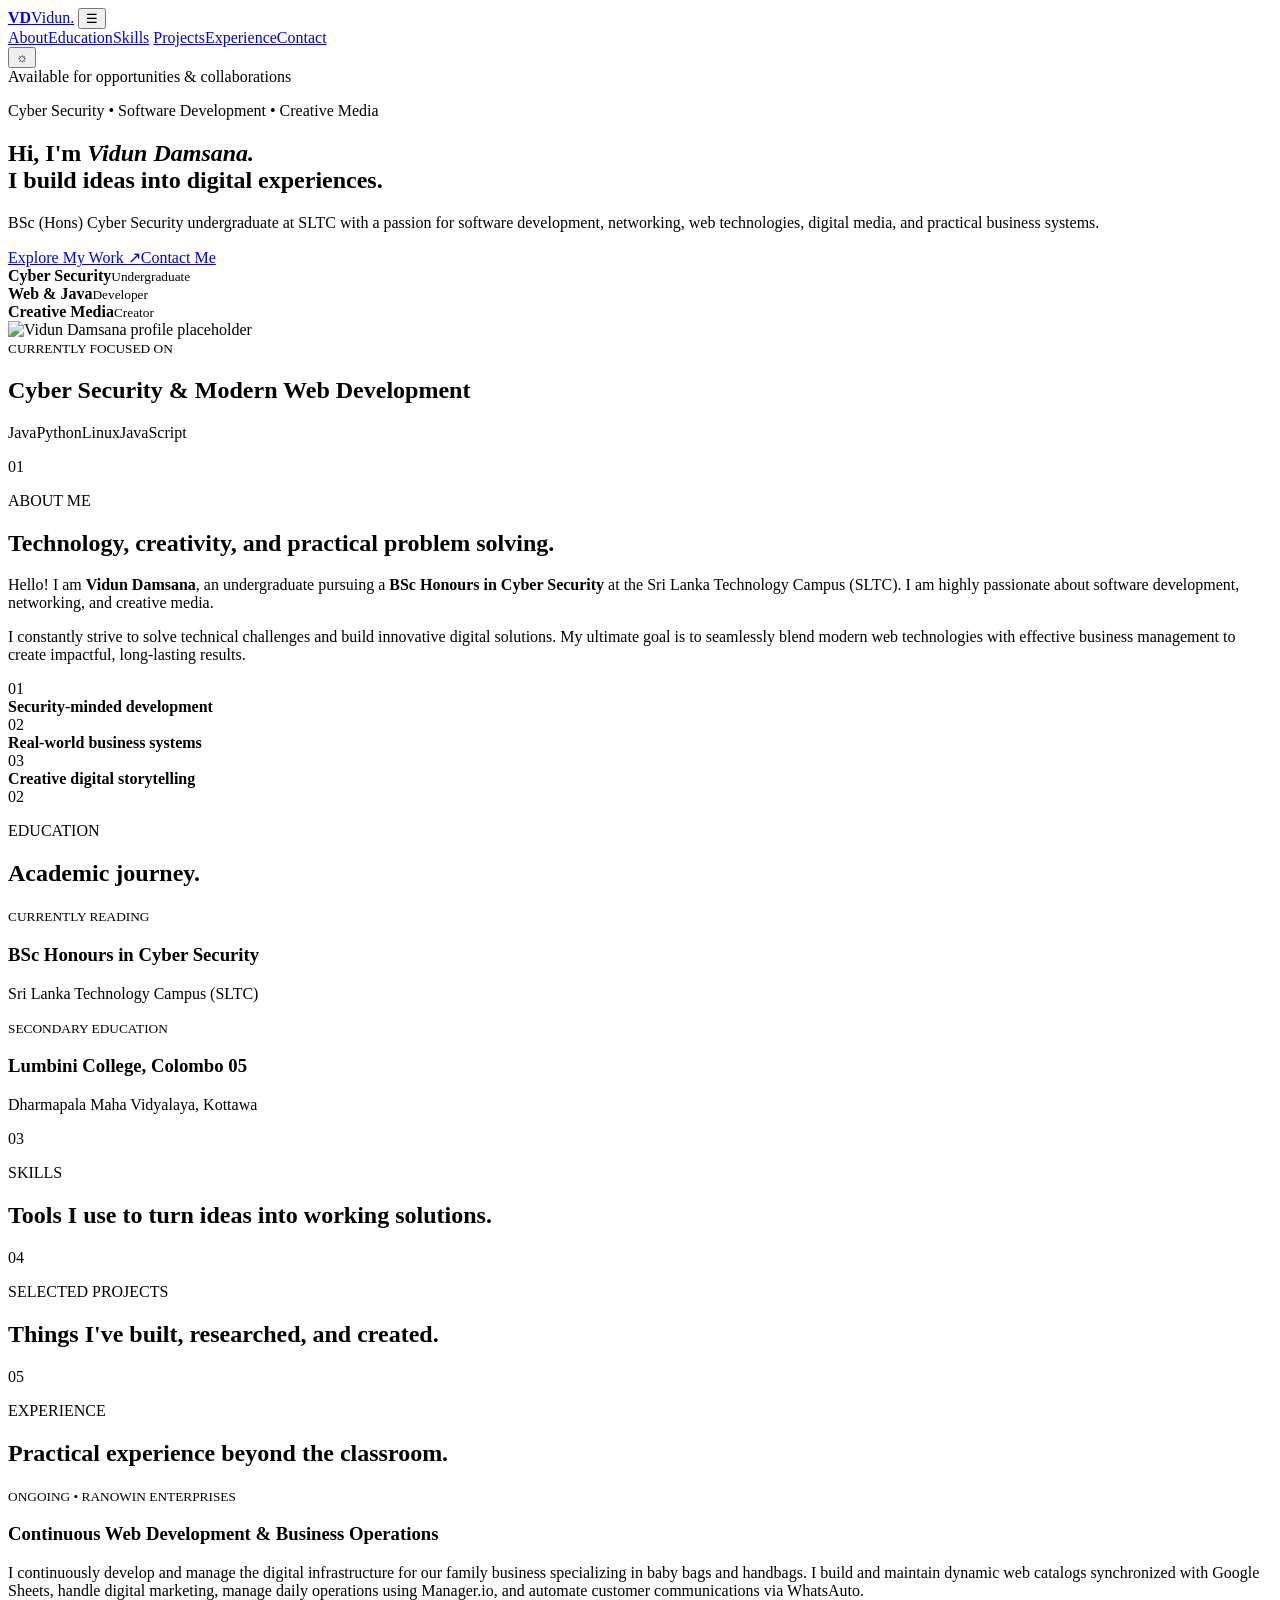
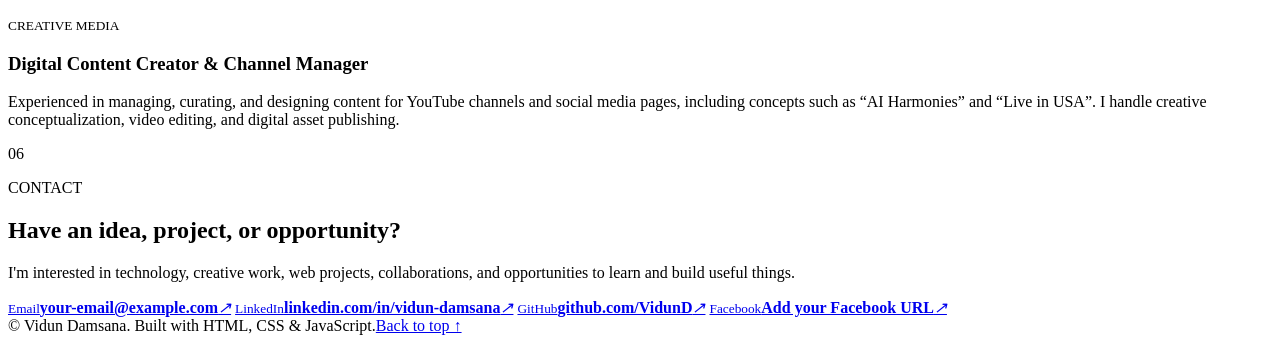
==== index.html @ 1d458293 "Add portfolio website" ====
<!DOCTYPE html>
<html lang="en">
<head>
  <meta charset="UTF-8">
  <meta name="viewport" content="width=device-width, initial-scale=1.0">
  <meta name="description" content="Vidun Damsana - Cyber Security undergraduate, developer and digital creator.">
  <meta name="theme-color" content="#07111f">
  <title>Vidun Damsana | Portfolio</title>
  <link rel="preconnect" href="https://fonts.googleapis.com">
  <link rel="preconnect" href="https://fonts.gstatic.com" crossorigin>
  <link href="https://fonts.googleapis.com/css2?family=Inter:wght@400;500;600;700;800&family=Space+Grotesk:wght@500;600;700&display=swap" rel="stylesheet">
  <link rel="stylesheet" href="styles.css">
</head>
<body>
<header>
  <nav class="container nav">
    <a class="brand" href="#home"><b>VD</b><span>Vidun.</span></a>
    <button id="menuBtn" class="icon-btn" aria-label="Menu">☰</button>
    <div id="navLinks" class="nav-links">
      <a href="#about">About</a><a href="#education">Education</a><a href="#skills">Skills</a>
      <a href="#projects">Projects</a><a href="#experience">Experience</a><a href="#contact">Contact</a>
    </div>
    <button id="themeBtn" class="icon-btn" aria-label="Theme">☼</button>
  </nav>
</header>

<main>
<section id="home" class="hero container">
  <div class="hero-copy reveal">
    <div class="pill"><span></span> Available for opportunities & collaborations</div>
    <p class="kicker">Cyber Security • Software Development • Creative Media</p>
    <h1>Hi, I'm <em>Vidun Damsana.</em><br>I build ideas into digital experiences.</h1>
    <p class="lead">BSc (Hons) Cyber Security undergraduate at SLTC with a passion for software development, networking, web technologies, digital media, and practical business systems.</p>
    <div class="actions"><a class="btn primary" href="#projects">Explore My Work ↗</a><a class="btn" href="#contact">Contact Me</a></div>
    <div class="stats"><div><b>Cyber Security</b><small>Undergraduate</small></div><div><b>Web & Java</b><small>Developer</small></div><div><b>Creative Media</b><small>Creator</small></div></div>
  </div>
  <div class="hero-card reveal">
    <div class="orbit"></div>
    <article class="profile glass">
      <img src="assets/profile-placeholder.svg" alt="Vidun Damsana profile placeholder">
      <div><small>CURRENTLY FOCUSED ON</small><h2>Cyber Security & Modern Web Development</h2><p class="tags"><span>Java</span><span>Python</span><span>Linux</span><span>JavaScript</span></p></div>
    </article>
  </div>
</section>

<section id="about" class="section container split">
  <div class="heading reveal"><span>01</span><p>ABOUT ME</p><h2>Technology, creativity, and practical problem solving.</h2></div>
  <div class="copy reveal">
    <p>Hello! I am <strong>Vidun Damsana</strong>, an undergraduate pursuing a <strong>BSc Honours in Cyber Security</strong> at the Sri Lanka Technology Campus (SLTC). I am highly passionate about software development, networking, and creative media.</p>
    <p>I constantly strive to solve technical challenges and build innovative digital solutions. My ultimate goal is to seamlessly blend modern web technologies with effective business management to create impactful, long-lasting results.</p>
    <div class="highlights"><div>01<br><b>Security-minded development</b></div><div>02<br><b>Real-world business systems</b></div><div>03<br><b>Creative digital storytelling</b></div></div>
  </div>
</section>

<section id="education" class="section container">
  <div class="heading reveal"><span>02</span><p>EDUCATION</p><h2>Academic journey.</h2></div>
  <div class="grid two">
    <article class="glass card reveal"><small>CURRENTLY READING</small><h3>BSc Honours in Cyber Security</h3><p>Sri Lanka Technology Campus (SLTC)</p></article>
    <article class="glass card reveal"><small>SECONDARY EDUCATION</small><h3>Lumbini College, Colombo 05</h3><p>Dharmapala Maha Vidyalaya, Kottawa</p></article>
  </div>
</section>

<section id="skills" class="section container">
  <div class="heading reveal"><span>03</span><p>SKILLS</p><h2>Tools I use to turn ideas into working solutions.</h2></div>
  <div id="skillsGrid" class="grid two"></div>
</section>

<section id="projects" class="section container">
  <div class="heading reveal"><span>04</span><p>SELECTED PROJECTS</p><h2>Things I've built, researched, and created.</h2></div>
  <div id="projectsGrid" class="grid two"></div>
</section>

<section id="experience" class="section container">
  <div class="heading reveal"><span>05</span><p>EXPERIENCE</p><h2>Practical experience beyond the classroom.</h2></div>
  <div class="experience">
    <article class="glass card reveal"><small>ONGOING • RANOWIN ENTERPRISES</small><h3>Continuous Web Development & Business Operations</h3><p>I continuously develop and manage the digital infrastructure for our family business specializing in baby bags and handbags. I build and maintain dynamic web catalogs synchronized with Google Sheets, handle digital marketing, manage daily operations using Manager.io, and automate customer communications via WhatsAuto.</p></article>
    <article class="glass card reveal"><small>CREATIVE MEDIA</small><h3>Digital Content Creator & Channel Manager</h3><p>Experienced in managing, curating, and designing content for YouTube channels and social media pages, including concepts such as “AI Harmonies” and “Live in USA”. I handle creative conceptualization, video editing, and digital asset publishing.</p></article>
  </div>
</section>

<section id="contact" class="section container">
  <div class="glass contact reveal">
    <div><span class="num">06</span><p class="kicker">CONTACT</p><h2>Have an idea, project, or opportunity?</h2><p class="lead">I'm interested in technology, creative work, web projects, collaborations, and opportunities to learn and build useful things.</p></div>
    <div class="links">
      <a href="mailto:your-email@example.com"><small>Email</small><b>your-email@example.com</b><i>↗</i></a>
      <a href="https://www.linkedin.com/in/vidun-damsana" target="_blank" rel="noreferrer"><small>LinkedIn</small><b>linkedin.com/in/vidun-damsana</b><i>↗</i></a>
      <a href="https://github.com/VidunD" target="_blank" rel="noreferrer"><small>GitHub</small><b>github.com/VidunD</b><i>↗</i></a>
      <a href="#" id="facebookLink"><small>Facebook</small><b>Add your Facebook URL</b><i>↗</i></a>
    </div>
  </div>
</section>
</main>

<footer><div class="container"><span>© <b id="year"></b> Vidun Damsana. Built with HTML, CSS & JavaScript.</span><a href="#home">Back to top ↑</a></div></footer>
<script src="script.js"></script>
</body>
</html>
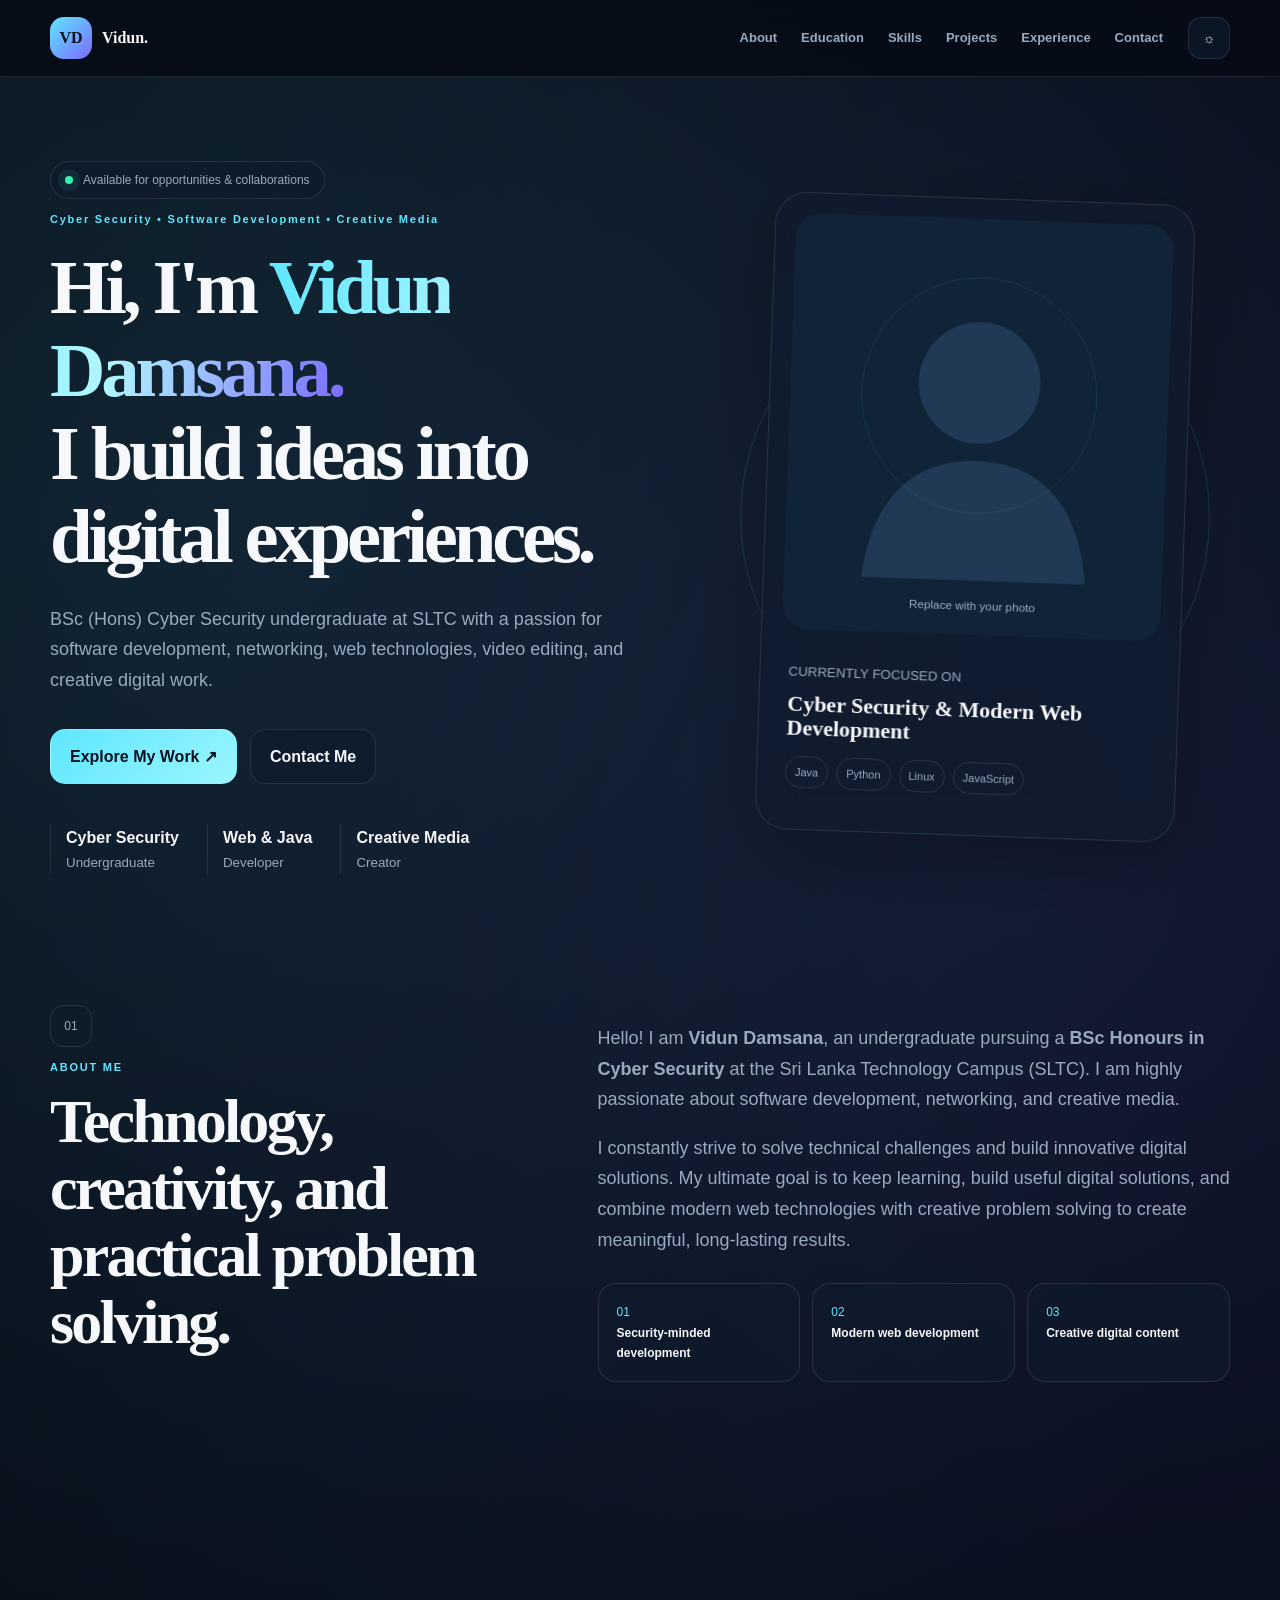
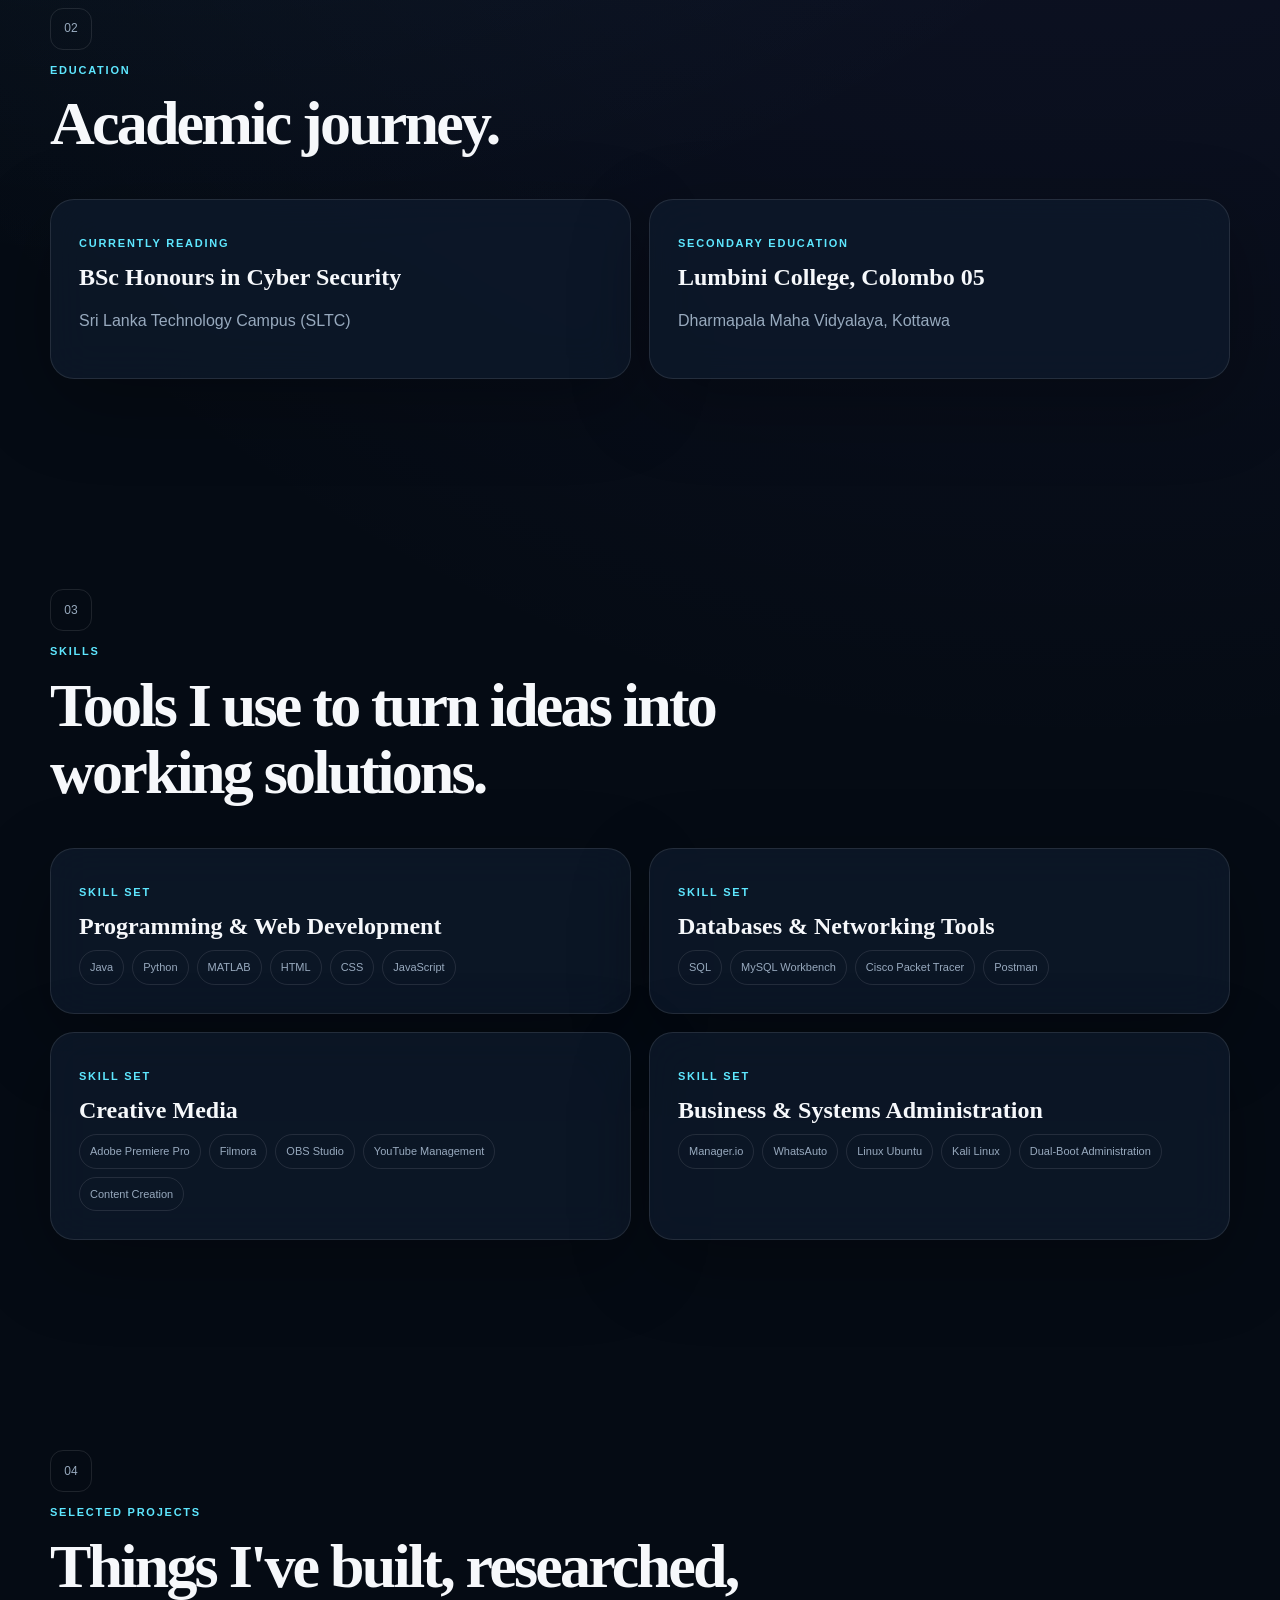
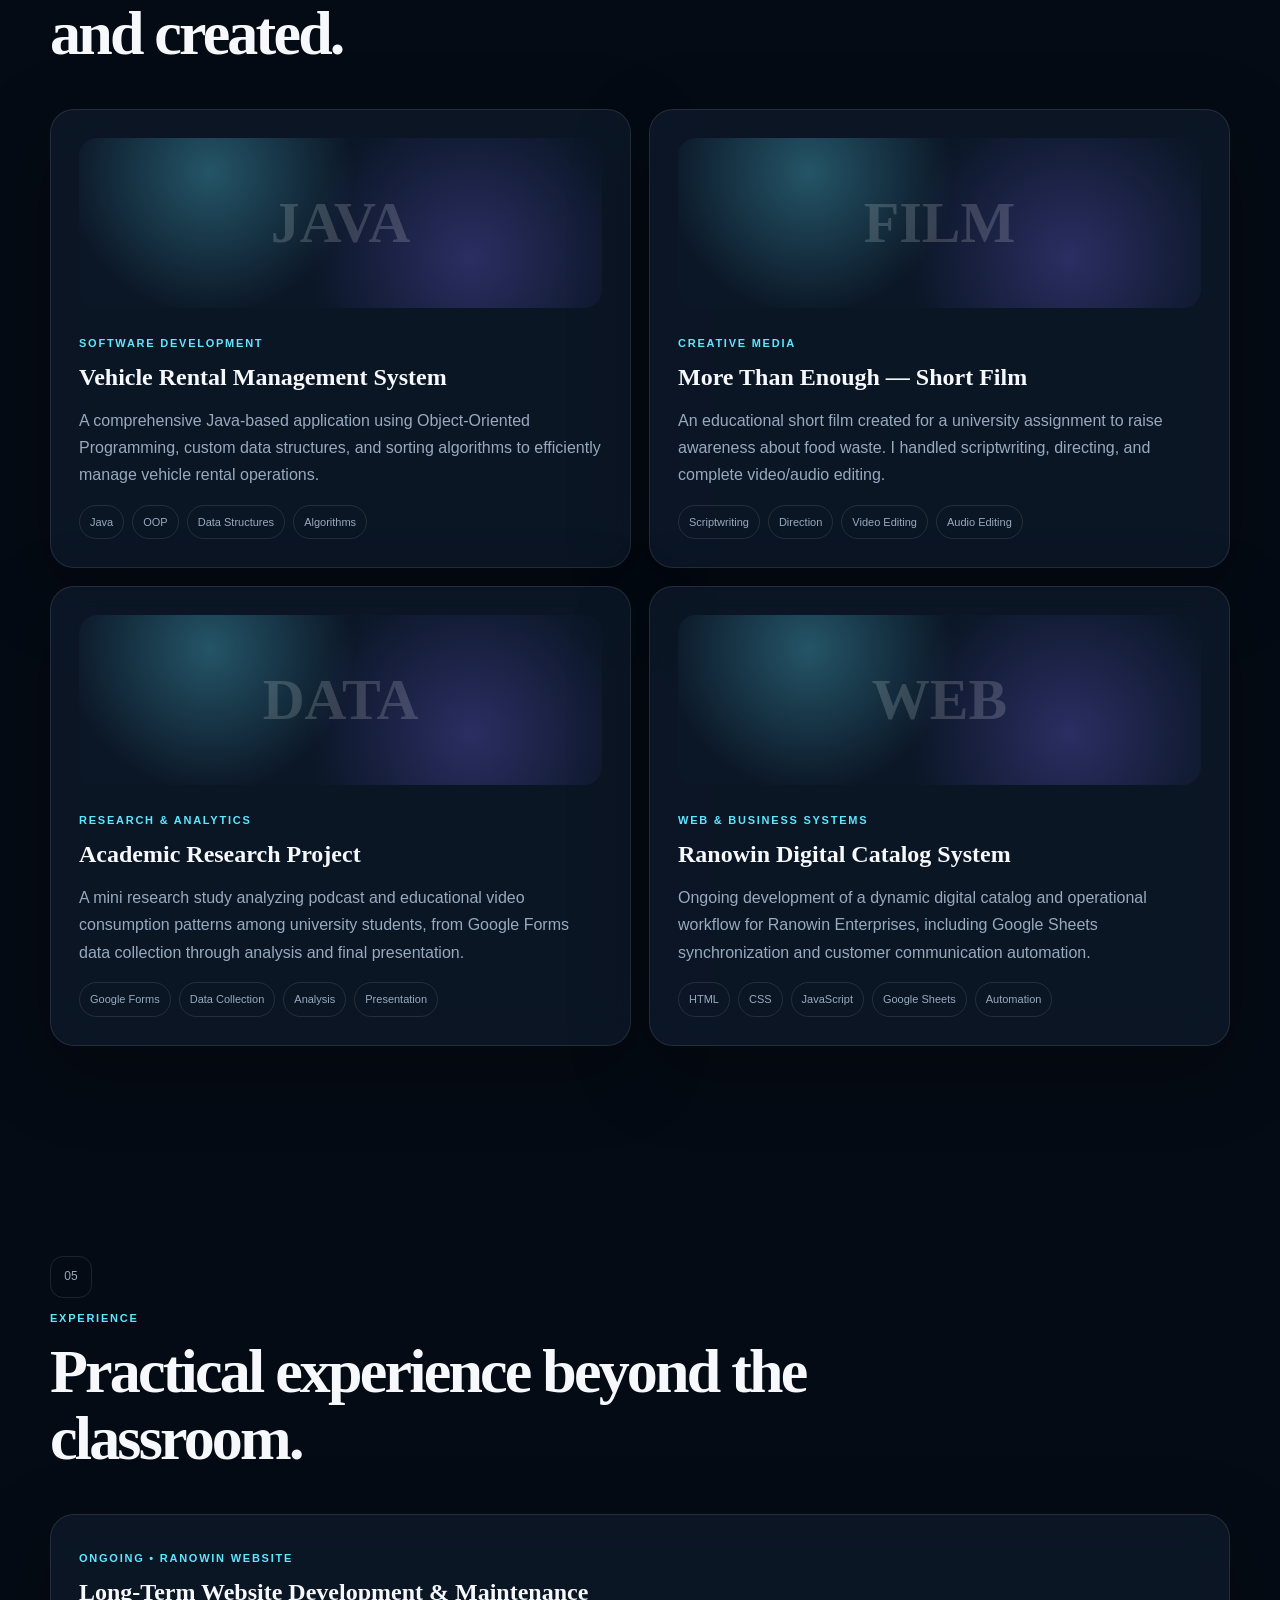
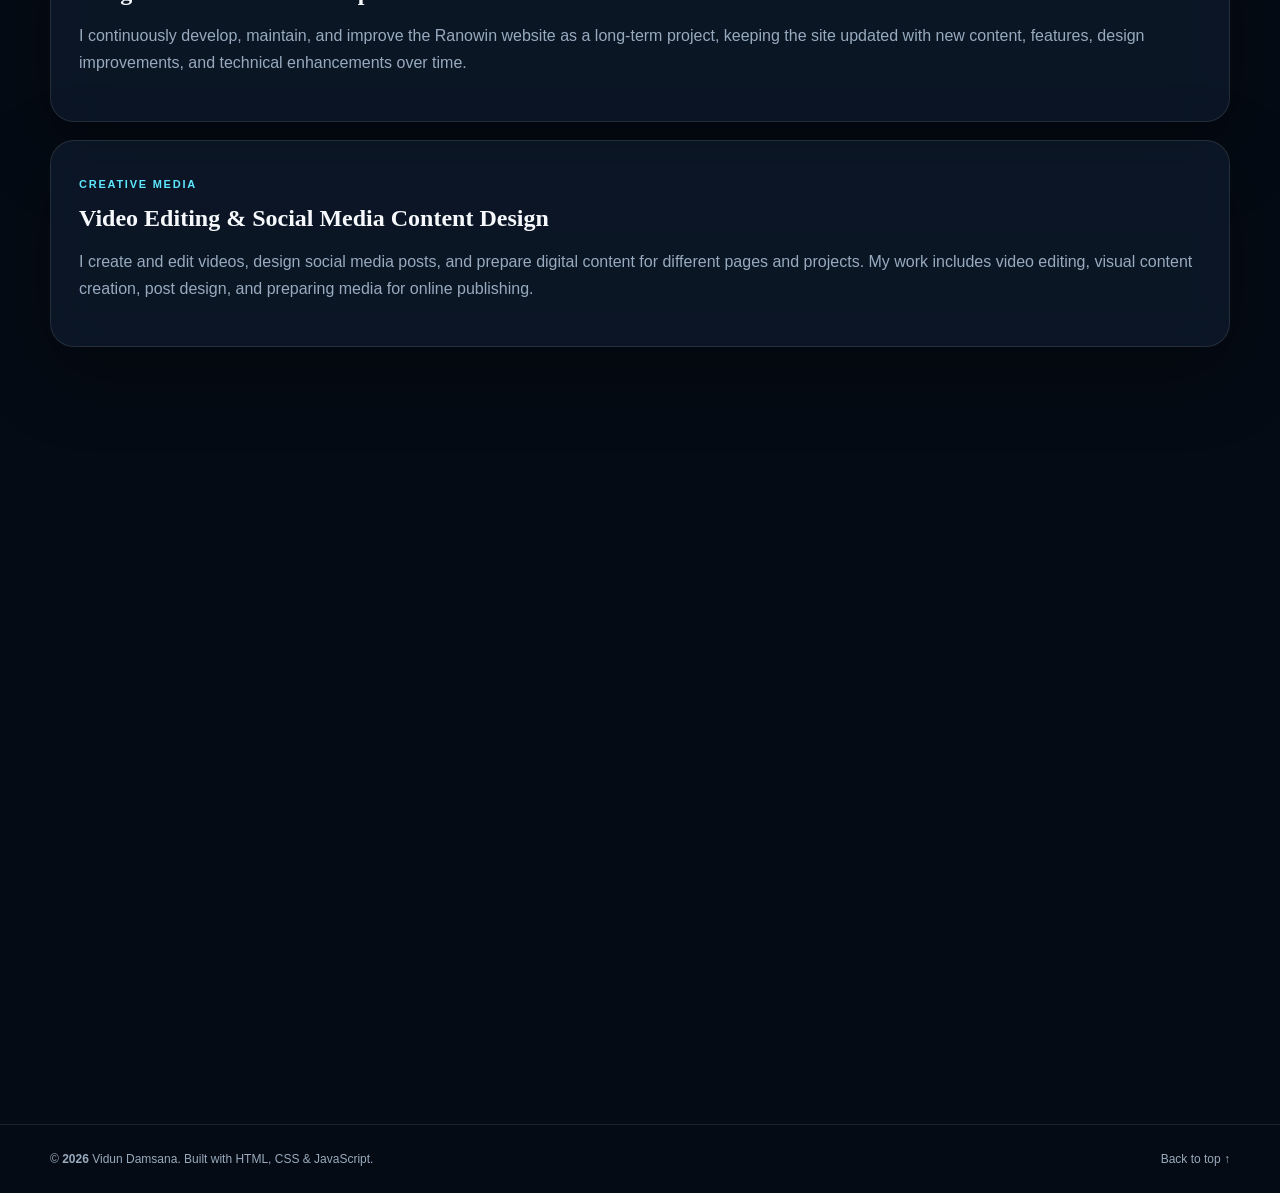
==== commit c3e35915: "Update portfolio experience and creative media details" ====
--- a/index.html
+++ b/index.html
@@ -30,7 +30,7 @@
     <div class="pill"><span></span> Available for opportunities & collaborations</div>
     <p class="kicker">Cyber Security • Software Development • Creative Media</p>
     <h1>Hi, I'm <em>Vidun Damsana.</em><br>I build ideas into digital experiences.</h1>
-    <p class="lead">BSc (Hons) Cyber Security undergraduate at SLTC with a passion for software development, networking, web technologies, digital media, and practical business systems.</p>
+    <p class="lead">BSc (Hons) Cyber Security undergraduate at SLTC with a passion for software development, networking, web technologies, video editing, and creative digital work.</p>
     <div class="actions"><a class="btn primary" href="#projects">Explore My Work ↗</a><a class="btn" href="#contact">Contact Me</a></div>
     <div class="stats"><div><b>Cyber Security</b><small>Undergraduate</small></div><div><b>Web & Java</b><small>Developer</small></div><div><b>Creative Media</b><small>Creator</small></div></div>
   </div>
@@ -47,8 +47,8 @@
   <div class="heading reveal"><span>01</span><p>ABOUT ME</p><h2>Technology, creativity, and practical problem solving.</h2></div>
   <div class="copy reveal">
     <p>Hello! I am <strong>Vidun Damsana</strong>, an undergraduate pursuing a <strong>BSc Honours in Cyber Security</strong> at the Sri Lanka Technology Campus (SLTC). I am highly passionate about software development, networking, and creative media.</p>
-    <p>I constantly strive to solve technical challenges and build innovative digital solutions. My ultimate goal is to seamlessly blend modern web technologies with effective business management to create impactful, long-lasting results.</p>
-    <div class="highlights"><div>01<br><b>Security-minded development</b></div><div>02<br><b>Real-world business systems</b></div><div>03<br><b>Creative digital storytelling</b></div></div>
+    <p>I constantly strive to solve technical challenges and build innovative digital solutions. My ultimate goal is to keep learning, build useful digital solutions, and combine modern web technologies with creative problem solving to create meaningful, long-lasting results.</p>
+    <div class="highlights"><div>01<br><b>Security-minded development</b></div><div>02<br><b>Modern web development</b></div><div>03<br><b>Creative digital content</b></div></div>
   </div>
 </section>
 
@@ -73,8 +73,8 @@
 <section id="experience" class="section container">
   <div class="heading reveal"><span>05</span><p>EXPERIENCE</p><h2>Practical experience beyond the classroom.</h2></div>
   <div class="experience">
-    <article class="glass card reveal"><small>ONGOING • RANOWIN ENTERPRISES</small><h3>Continuous Web Development & Business Operations</h3><p>I continuously develop and manage the digital infrastructure for our family business specializing in baby bags and handbags. I build and maintain dynamic web catalogs synchronized with Google Sheets, handle digital marketing, manage daily operations using Manager.io, and automate customer communications via WhatsAuto.</p></article>
-    <article class="glass card reveal"><small>CREATIVE MEDIA</small><h3>Digital Content Creator & Channel Manager</h3><p>Experienced in managing, curating, and designing content for YouTube channels and social media pages, including concepts such as “AI Harmonies” and “Live in USA”. I handle creative conceptualization, video editing, and digital asset publishing.</p></article>
+    <article class="glass card reveal"><small>ONGOING • RANOWIN WEBSITE</small><h3>Long-Term Website Development & Maintenance</h3><p>I continuously develop, maintain, and improve the Ranowin website as a long-term project, keeping the site updated with new content, features, design improvements, and technical enhancements over time.</p></article>
+    <article class="glass card reveal"><small>CREATIVE MEDIA</small><h3>Video Editing & Social Media Content Design</h3><p>I create and edit videos, design social media posts, and prepare digital content for different pages and projects. My work includes video editing, visual content creation, post design, and preparing media for online publishing.</p></article>
   </div>
 </section>
 
--- a/styles.css
+++ b/styles.css
@@ -0,0 +1 @@
+:root{--bg:#050b14;--surface:rgba(15,27,45,.72);--text:#f6f8fb;--muted:#98aabe;--line:rgba(255,255,255,.1);--cyan:#5ee7ff;--purple:#7c6cff;--green:#35f2b2;--max:1180px}body.light{--bg:#f4f7fb;--surface:rgba(255,255,255,.82);--text:#0d1726;--muted:#607084;--line:rgba(13,23,38,.12)}*{box-sizing:border-box}html{scroll-behavior:smooth}body{margin:0;background:radial-gradient(circle at 15% 8%,rgba(94,231,255,.1),transparent 25%),radial-gradient(circle at 85% 15%,rgba(124,108,255,.1),transparent 28%),var(--bg);color:var(--text);font-family:Inter,sans-serif;line-height:1.7;transition:.3s;overflow-x:hidden}a{color:inherit;text-decoration:none}.container{width:min(calc(100% - 40px),var(--max));margin:auto}.glass{background:var(--surface);border:1px solid var(--line);backdrop-filter:blur(20px);box-shadow:0 24px 80px rgba(0,0,0,.28)}header{position:fixed;inset:0 0 auto;z-index:20;background:color-mix(in srgb,var(--bg) 80%,transparent);backdrop-filter:blur(16px);border-bottom:1px solid var(--line)}.nav{height:76px;display:flex;align-items:center;gap:25px}.brand{display:flex;align-items:center;gap:10px;margin-right:auto;font-family:"Space Grotesk";font-weight:700}.brand b{display:grid;place-items:center;width:42px;height:42px;border-radius:14px;background:linear-gradient(135deg,var(--cyan),var(--purple));color:#07111f}.nav-links{display:flex;gap:24px}.nav-links a{font-size:13px;color:var(--muted);font-weight:600}.nav-links a:hover{color:var(--text)}.icon-btn{width:42px;height:42px;border-radius:13px;border:1px solid var(--line);background:var(--surface);color:var(--text);cursor:pointer}#menuBtn{display:none}.hero{min-height:100vh;padding-top:135px;display:grid;grid-template-columns:1.08fr .92fr;gap:70px;align-items:center}.pill{display:inline-flex;align-items:center;gap:10px;border:1px solid var(--line);background:var(--surface);border-radius:999px;padding:8px 14px;color:var(--muted);font-size:12px}.pill span{width:8px;height:8px;border-radius:50%;background:var(--green);box-shadow:0 0 0 7px rgba(53,242,178,.08)}.kicker,.heading p,.card small{font-size:11px;letter-spacing:.16em;font-weight:800;color:var(--cyan)}h1,h2,h3{font-family:"Space Grotesk";line-height:1.08;margin-top:0}.hero h1{font-size:clamp(48px,6vw,82px);letter-spacing:-.055em;margin:18px 0 25px}.hero h1 em{font-style:normal;background:linear-gradient(100deg,var(--cyan),#b1f7ff,var(--purple));-webkit-background-clip:text;color:transparent}.lead,.copy p,.card p{color:var(--muted)}.hero .lead{font-size:18px;max-width:720px}.actions{display:flex;gap:13px;flex-wrap:wrap;margin:34px 0 40px}.btn{padding:13px 19px;border:1px solid var(--line);border-radius:15px;background:var(--surface);font-weight:700;transition:.2s}.btn:hover{transform:translateY(-3px)}.primary{background:linear-gradient(135deg,var(--cyan),#9af5ff);color:#06111d}.stats{display:flex;gap:28px;flex-wrap:wrap}.stats div{border-left:1px solid var(--line);padding-left:15px}.stats b,.stats small{display:block}.stats small{color:var(--muted)}.hero-card{position:relative;min-height:520px;display:grid;place-items:center}.orbit{position:absolute;width:470px;height:470px;border:1px solid rgba(94,231,255,.14);border-radius:50%;animation:spin 18s linear infinite}.profile{z-index:2;width:min(100%,420px);padding:20px;border-radius:32px;transform:rotate(2deg)}.profile img{width:100%;aspect-ratio:4/4.4;object-fit:cover;border-radius:23px}.profile>div{padding:20px 8px 5px}.profile small{color:var(--muted)}.profile h2{font-size:22px;margin:8px 0 15px}.tags{display:flex;gap:8px;flex-wrap:wrap}.tags span{border:1px solid var(--line);border-radius:999px;padding:6px 9px;color:var(--muted);font-size:11px}.section{padding:105px 0}.split{display:grid;grid-template-columns:.85fr 1.15fr;gap:80px}.heading{max-width:780px;margin-bottom:42px}.heading>span,.num{display:grid;place-items:center;width:42px;height:42px;border:1px solid var(--line);border-radius:13px;color:var(--muted);font-size:12px}.heading h2,.contact h2{font-size:clamp(38px,5vw,62px);letter-spacing:-.045em;margin-bottom:0}.copy p{font-size:18px}.highlights{display:grid;grid-template-columns:repeat(3,1fr);gap:12px;margin-top:28px}.highlights div{padding:18px;border:1px solid var(--line);border-radius:18px;background:var(--surface);font-size:12px;color:var(--cyan)}.highlights b{color:var(--text)}.grid{display:grid;gap:18px}.two{grid-template-columns:repeat(2,1fr)}.card{padding:28px;border-radius:24px;transition:.25s}.card:hover{transform:translateY(-5px);border-color:rgba(94,231,255,.3)}.card h3{font-size:24px;margin:10px 0}.skill-items,.project-tags{display:flex;gap:8px;flex-wrap:wrap}.skill-items span,.project-tags span{font-size:11px;padding:7px 10px;border:1px solid var(--line);border-radius:999px;color:var(--muted)}.project-mark{height:170px;border-radius:18px;display:grid;place-items:center;margin-bottom:20px;background:radial-gradient(circle at 25% 20%,rgba(94,231,255,.3),transparent 35%),radial-gradient(circle at 75% 70%,rgba(124,108,255,.28),transparent 40%),#0b1626;font-family:"Space Grotesk";font-size:58px;font-weight:700;color:rgba(255,255,255,.17)}.experience{display:grid;gap:18px}.contact{border-radius:32px;padding:45px;display:grid;grid-template-columns:.9fr 1.1fr;gap:60px}.links{display:grid;gap:10px;align-content:center}.links a{display:grid;grid-template-columns:80px 1fr auto;gap:15px;align-items:center;border:1px solid var(--line);border-radius:15px;padding:14px 16px}.links small{color:var(--muted)}.links i{color:var(--cyan)}footer{border-top:1px solid var(--line);padding:24px 0;color:var(--muted);font-size:12px}footer .container{display:flex;justify-content:space-between;gap:20px}.reveal{opacity:0;transform:translateY(25px);transition:.75s}.reveal.visible{opacity:1;transform:none}@keyframes spin{to{transform:rotate(360deg)}}@media(max-width:900px){#menuBtn{display:block}.nav-links{position:fixed;top:86px;left:20px;right:20px;display:none;flex-direction:column;padding:20px;border:1px solid var(--line);border-radius:18px;background:var(--bg)}.nav-links.open{display:flex}.hero,.split,.contact{grid-template-columns:1fr}.hero{gap:20px}.hero-card{min-height:470px}.two{grid-template-columns:1fr}.highlights{grid-template-columns:1fr}.contact{gap:25px}}@media(max-width:620px){.container{width:min(calc(100% - 28px),var(--max))}.section{padding:78px 0}.hero{padding-top:110px;min-height:auto}.hero h1{font-size:clamp(42px,13vw,62px)}.hero-card{min-height:410px}.orbit{width:360px;height:360px}.contact{padding:26px}.links a{grid-template-columns:65px 1fr auto}.brand span{display:none}footer .container{flex-direction:column}}@media(prefers-reduced-motion:reduce){*{animation:none!important;transition:none!important;scroll-behavior:auto!important}}
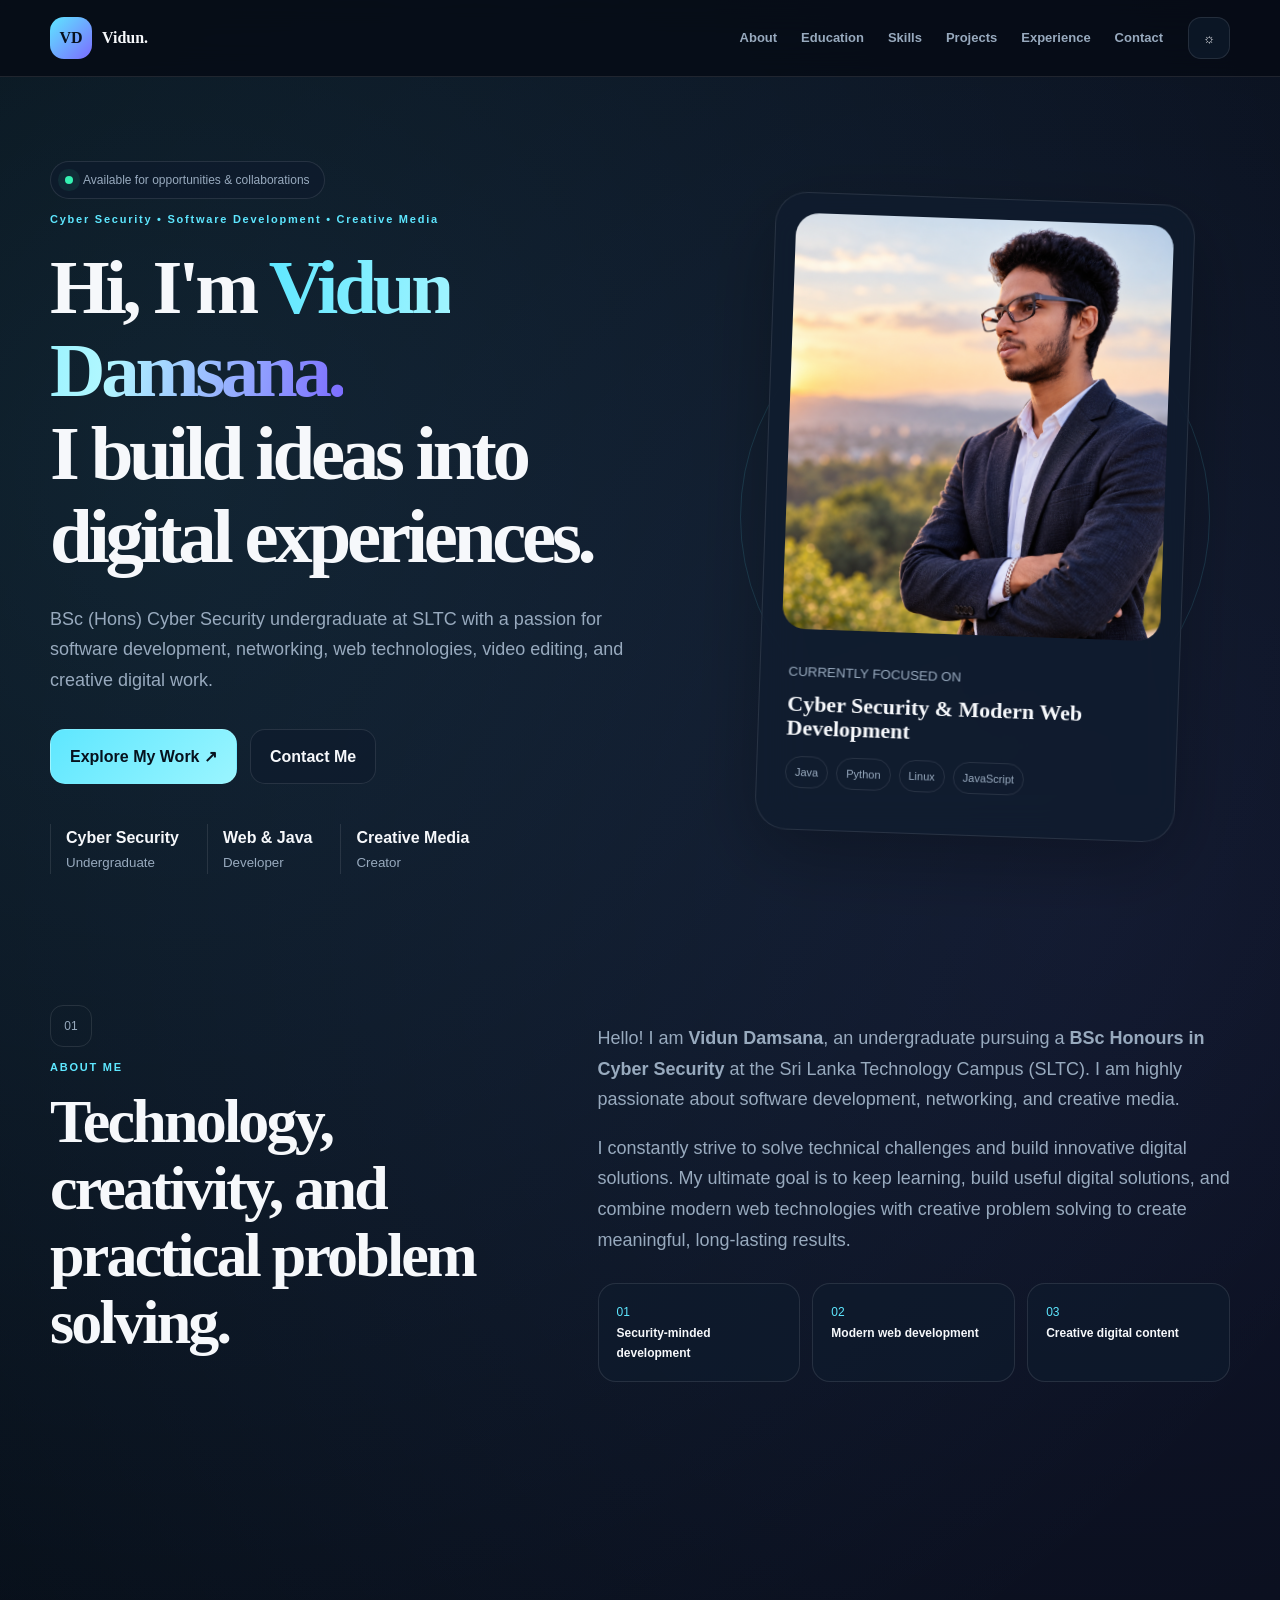
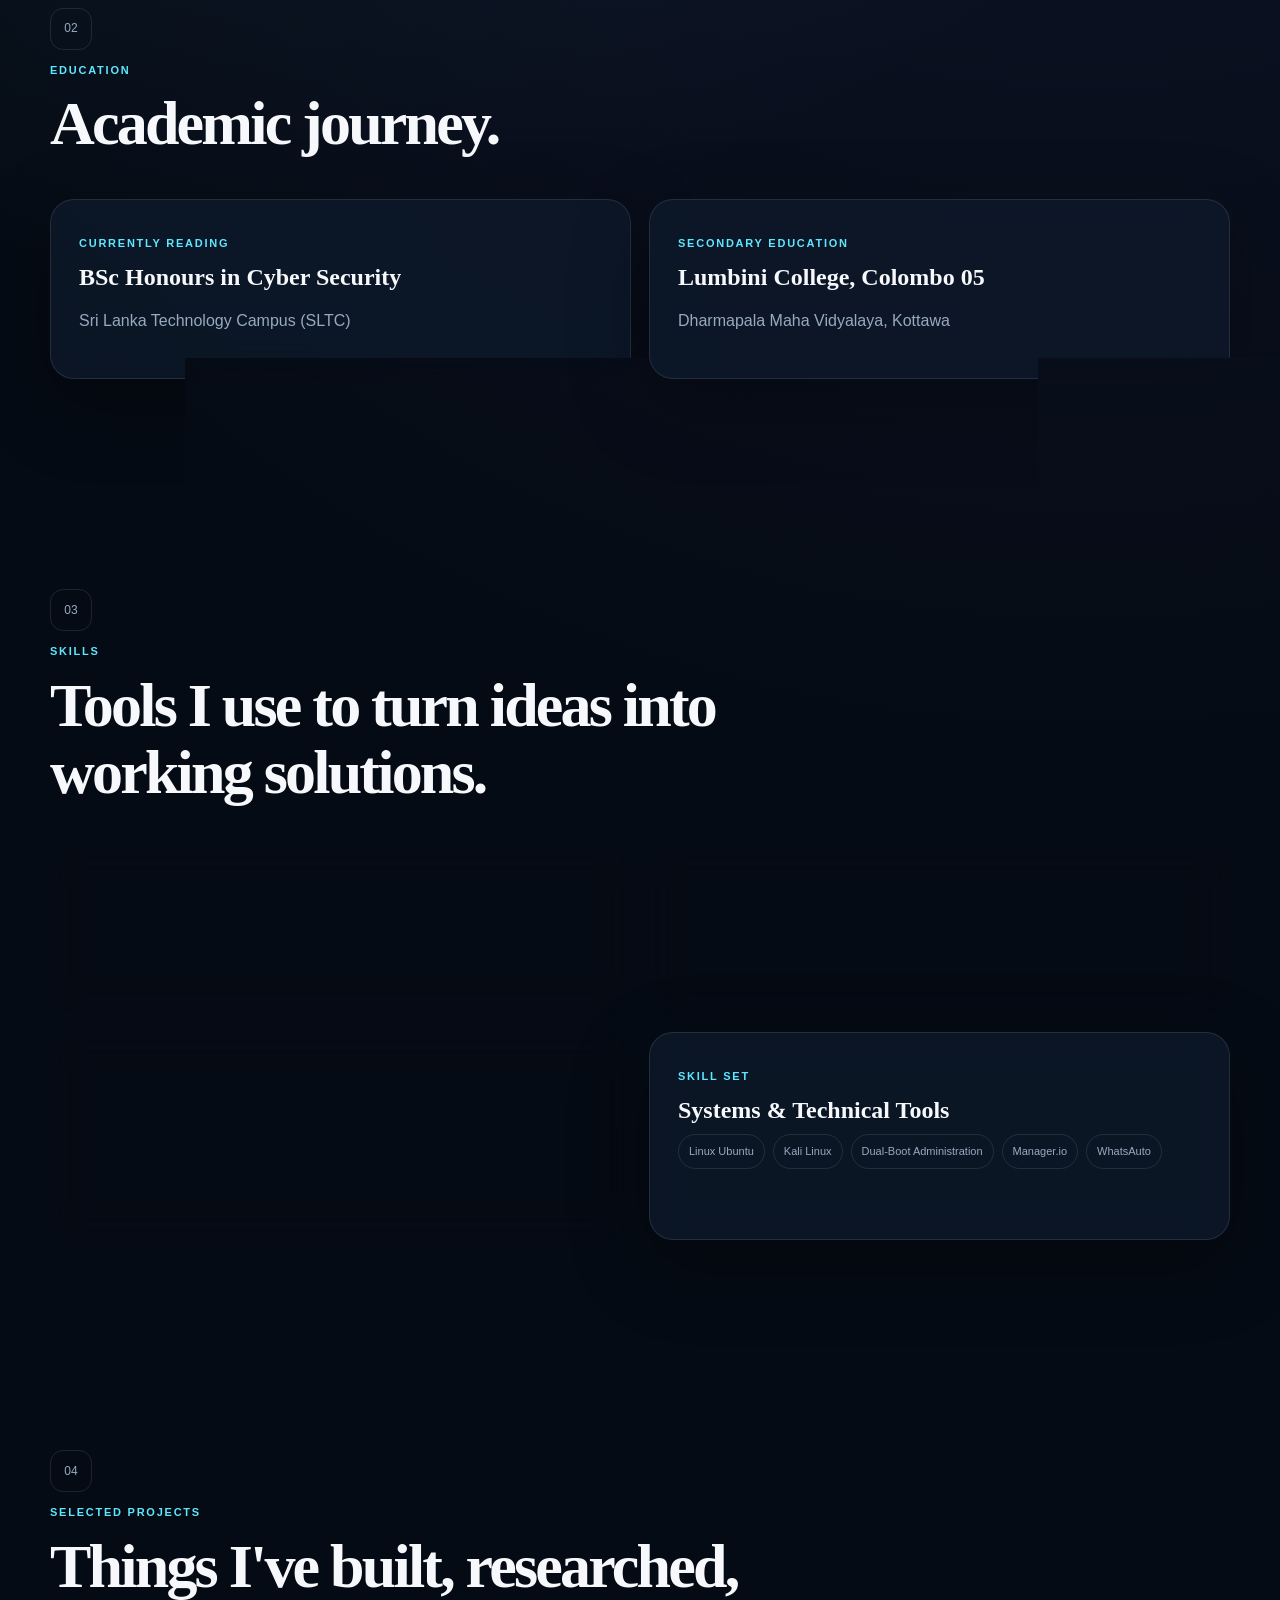
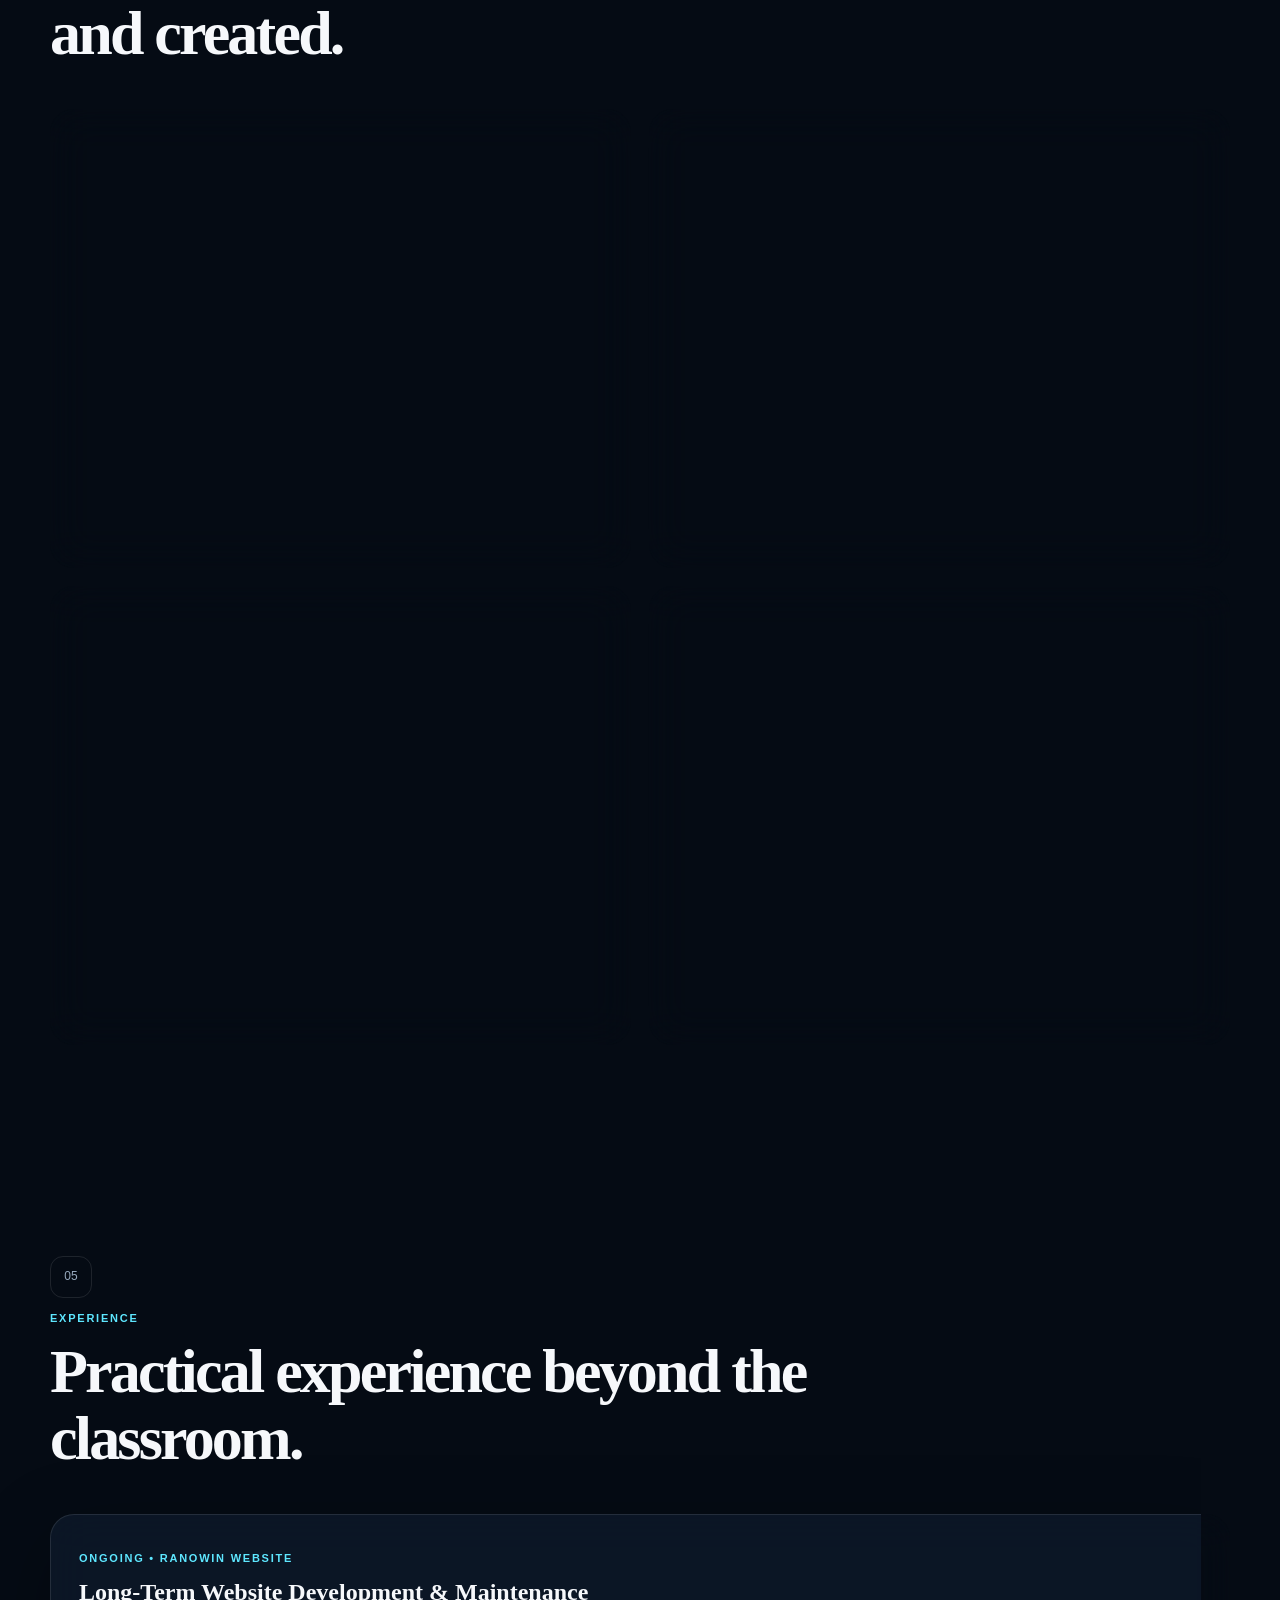
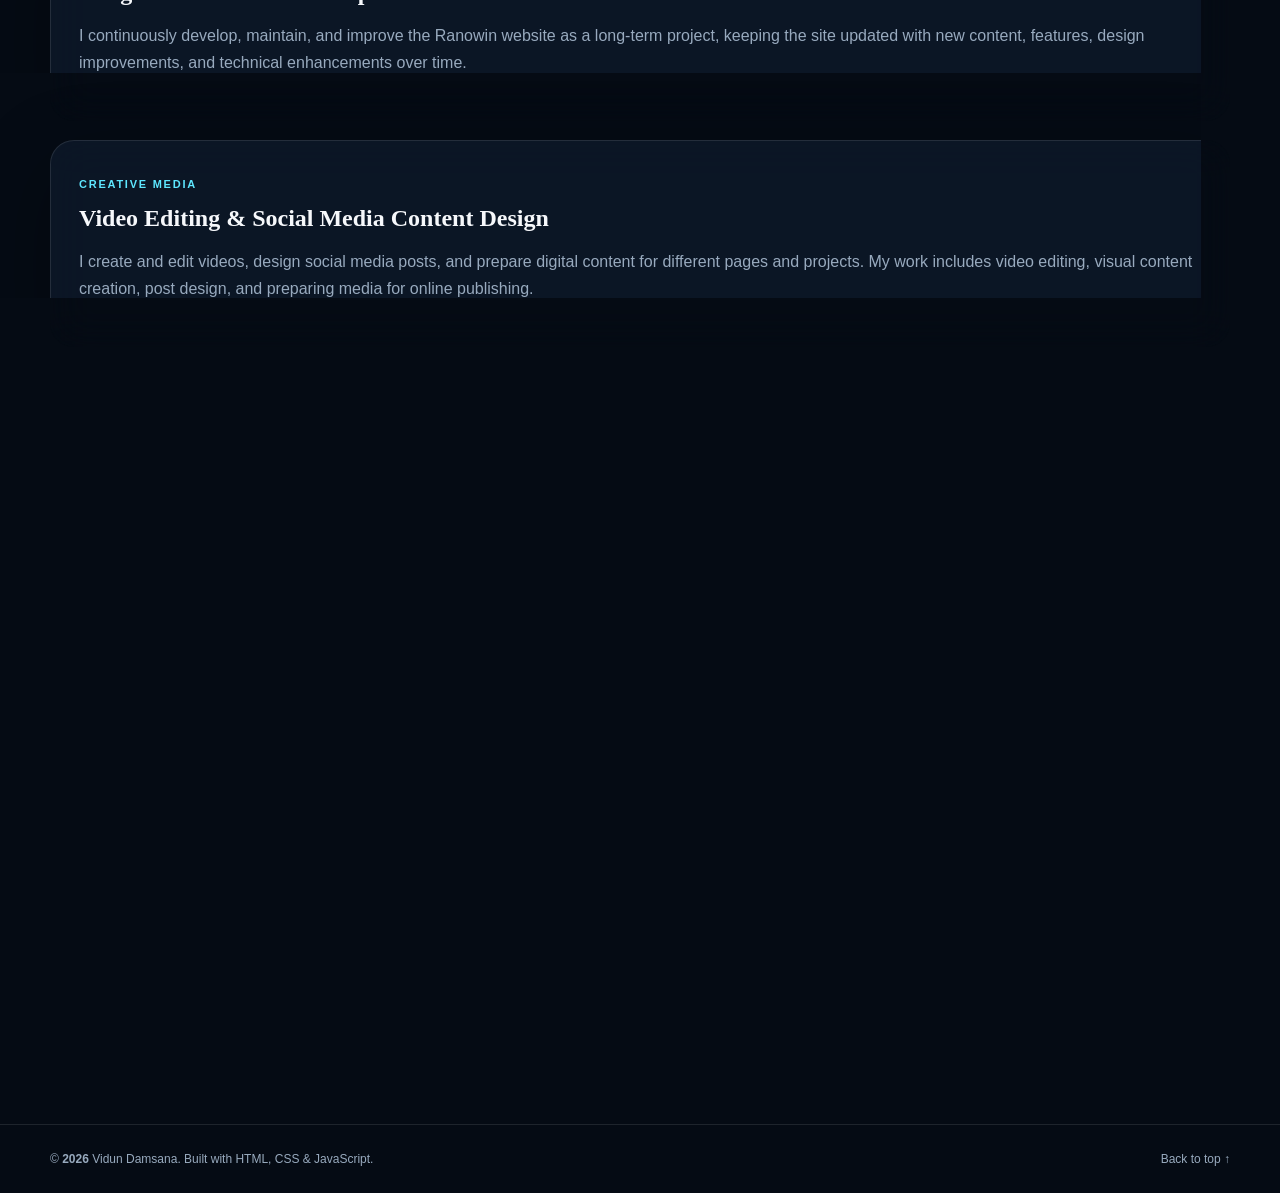
==== commit 6e43980a: "Update profile image source in index.html" ====
--- a/index.html
+++ b/index.html
@@ -37,7 +37,7 @@
   <div class="hero-card reveal">
     <div class="orbit"></div>
     <article class="profile glass">
-      <img src="assets/profile-placeholder.svg" alt="Vidun Damsana profile placeholder">
+      <img src="profile.jpg" alt="Vidun Damsana profile placeholder">
       <div><small>CURRENTLY FOCUSED ON</small><h2>Cyber Security & Modern Web Development</h2><p class="tags"><span>Java</span><span>Python</span><span>Linux</span><span>JavaScript</span></p></div>
     </article>
   </div>
@@ -94,4 +94,4 @@
 <footer><div class="container"><span>© <b id="year"></b> Vidun Damsana. Built with HTML, CSS & JavaScript.</span><a href="#home">Back to top ↑</a></div></footer>
 <script src="script.js"></script>
 </body>
-</html>+</html>
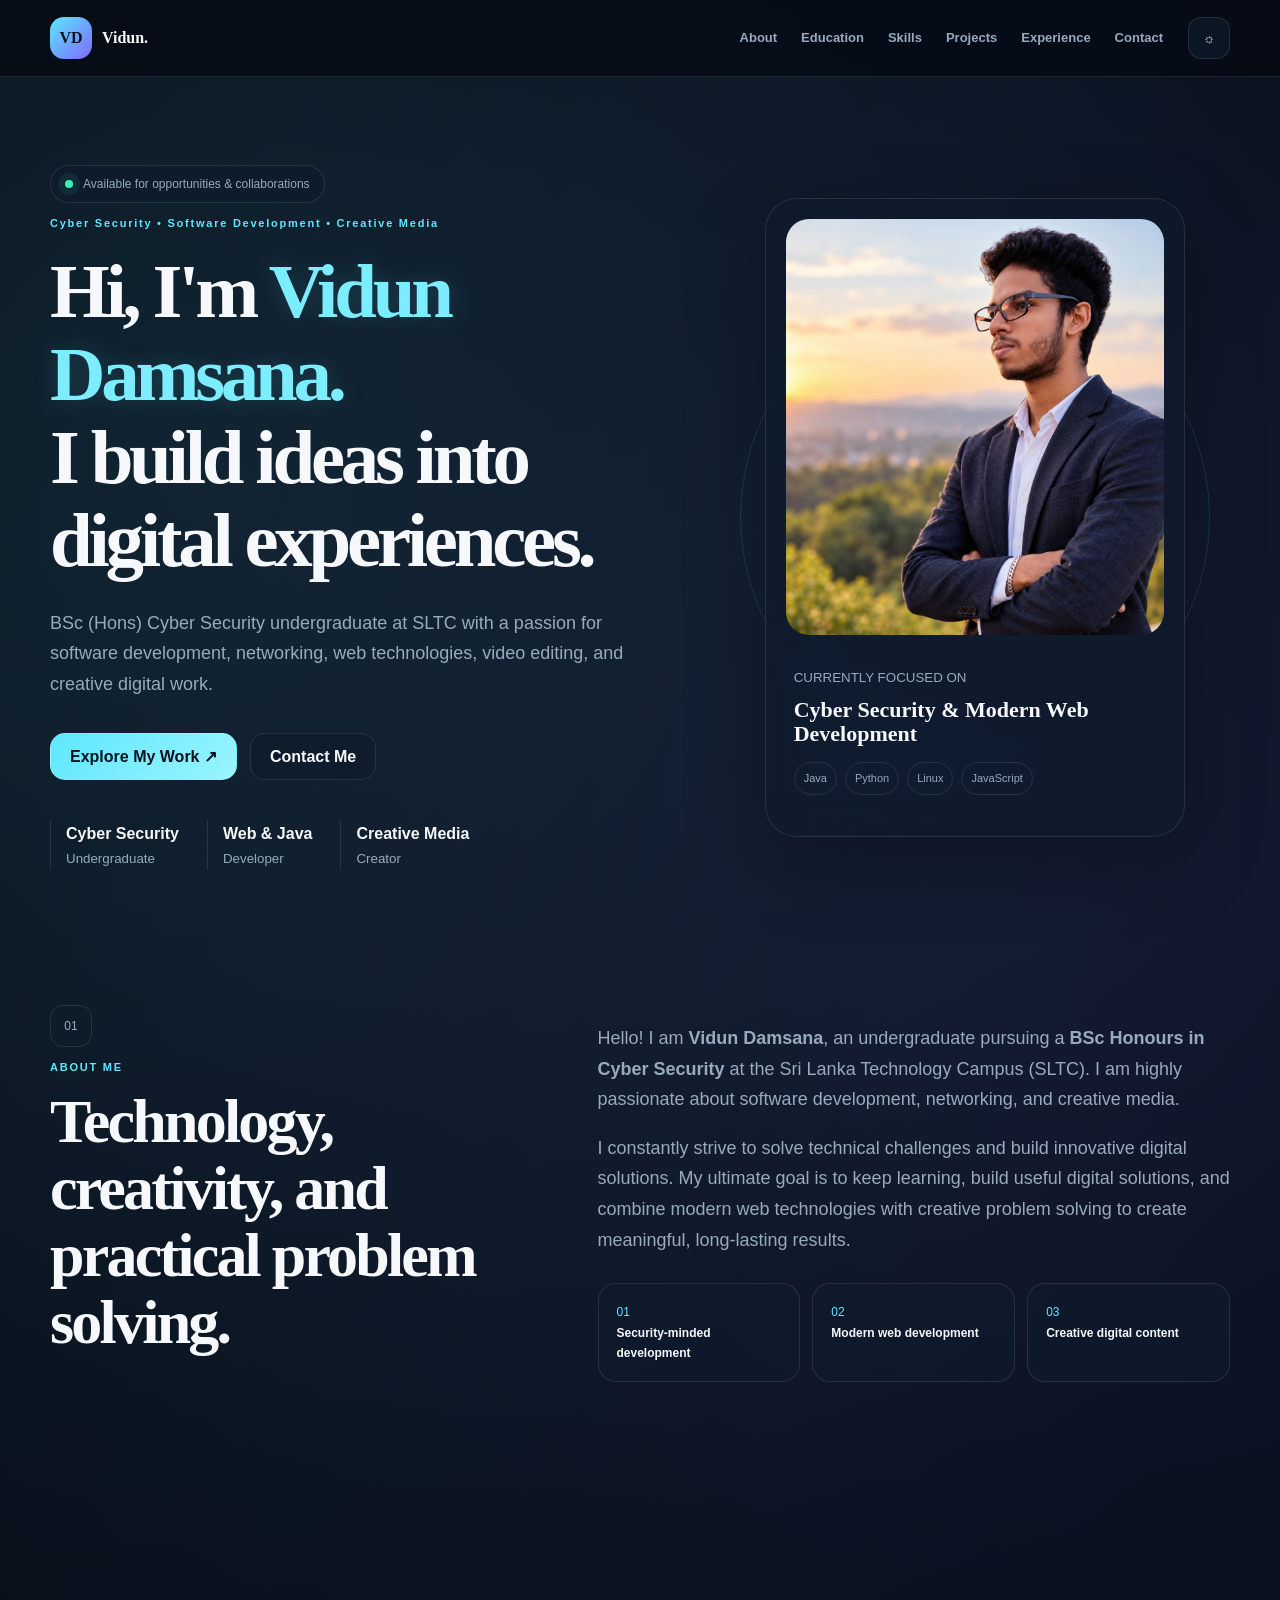
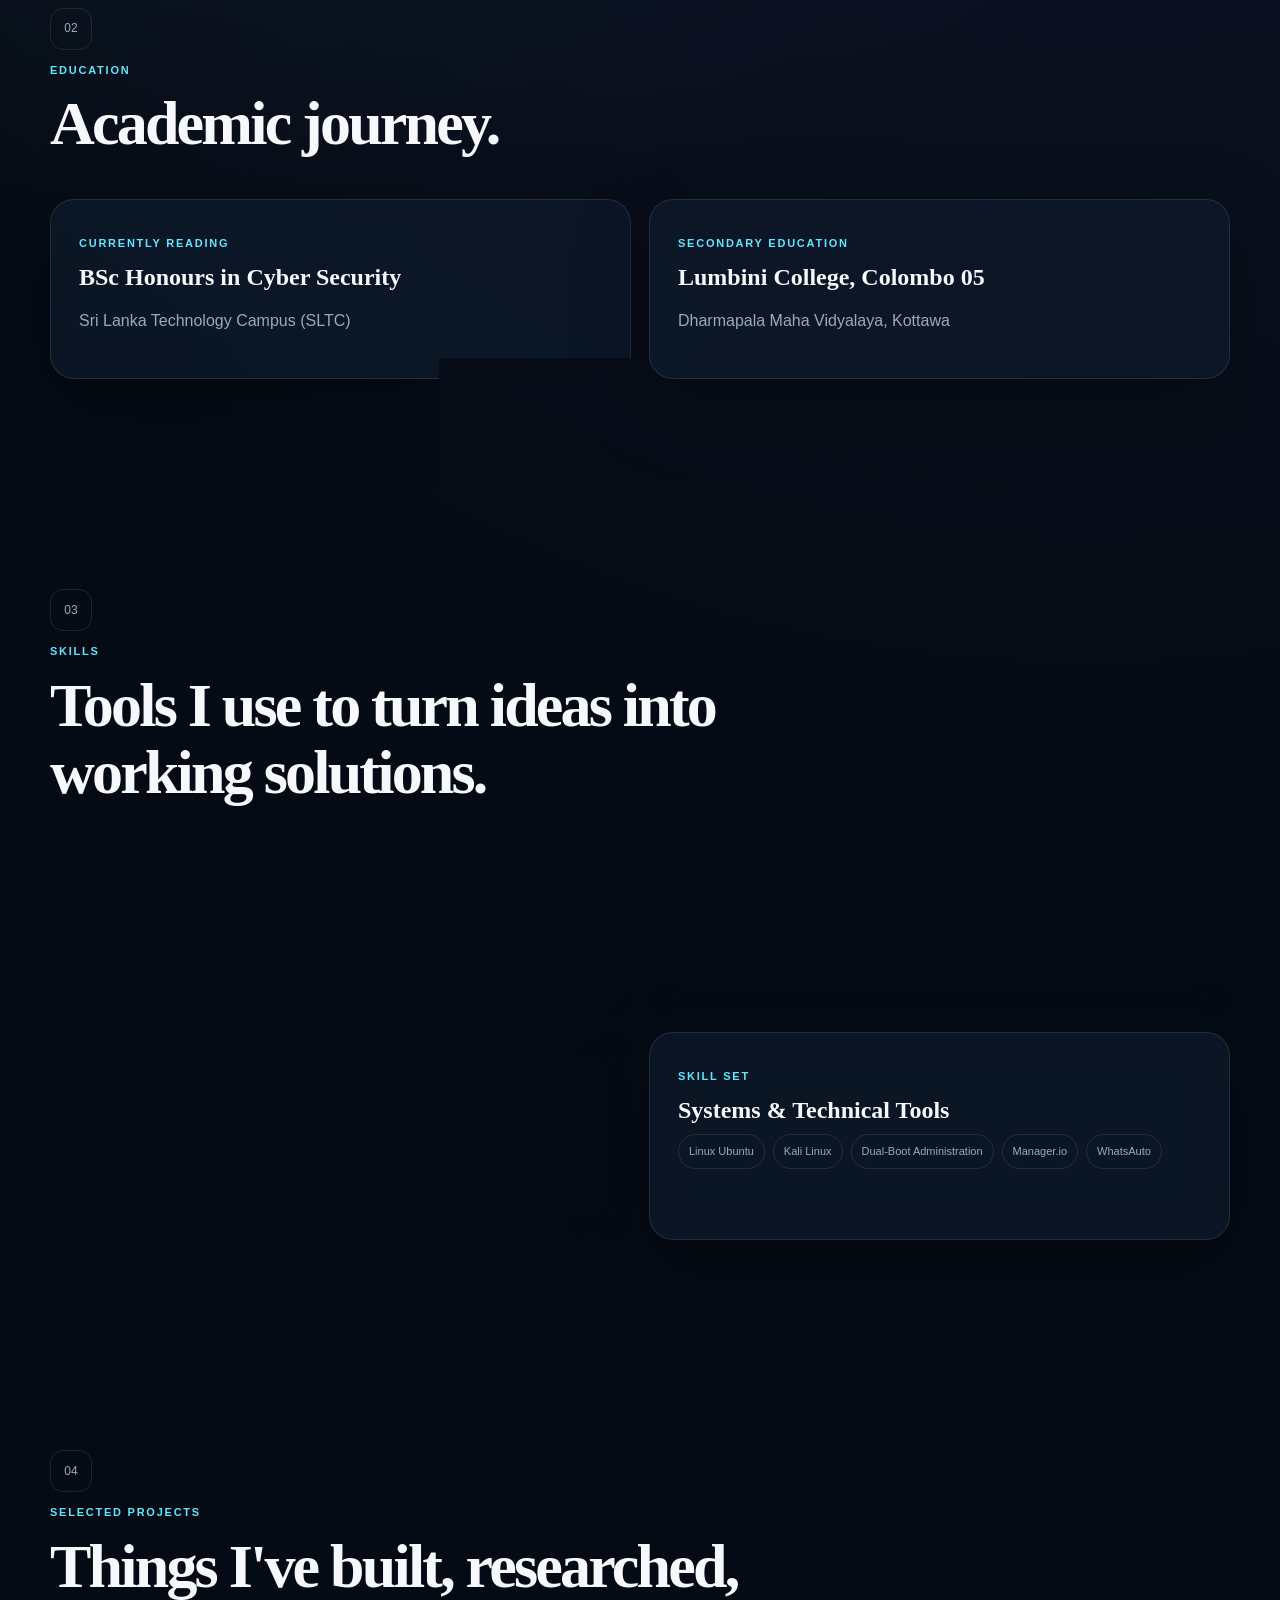
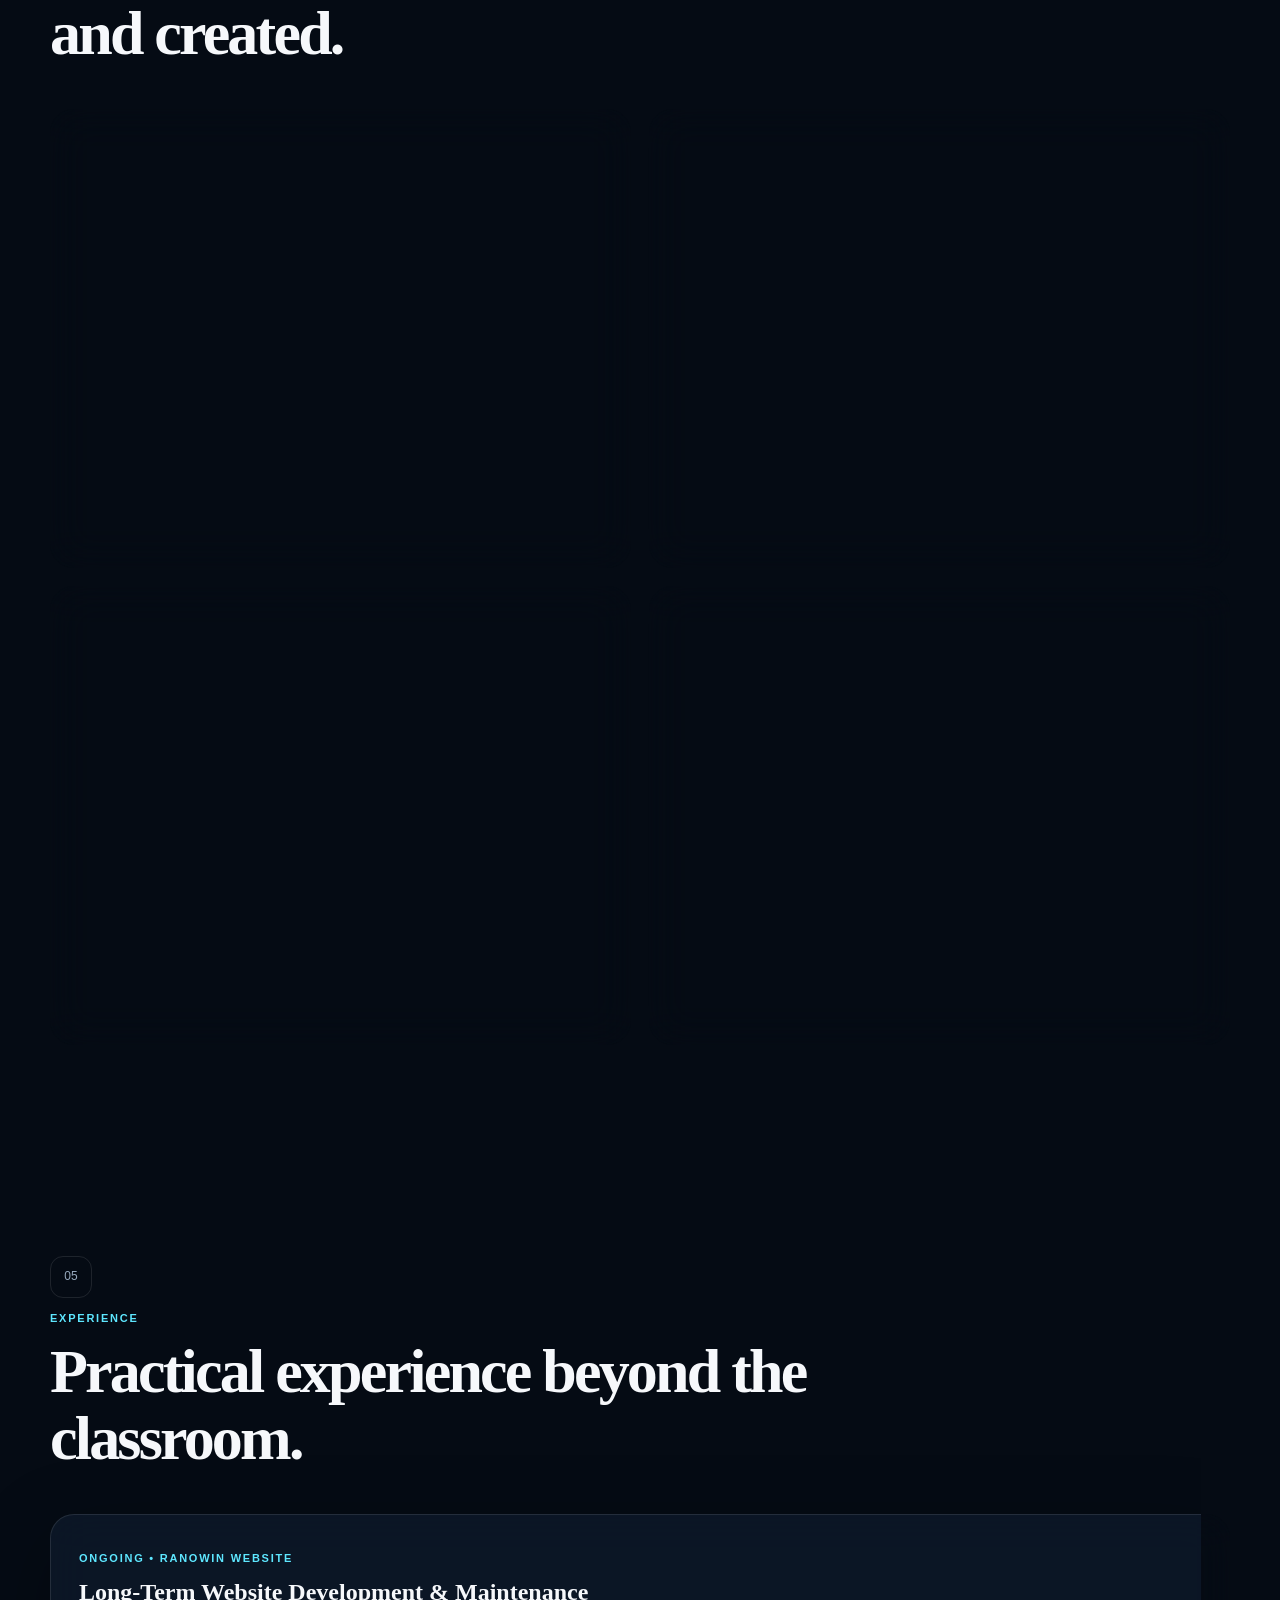
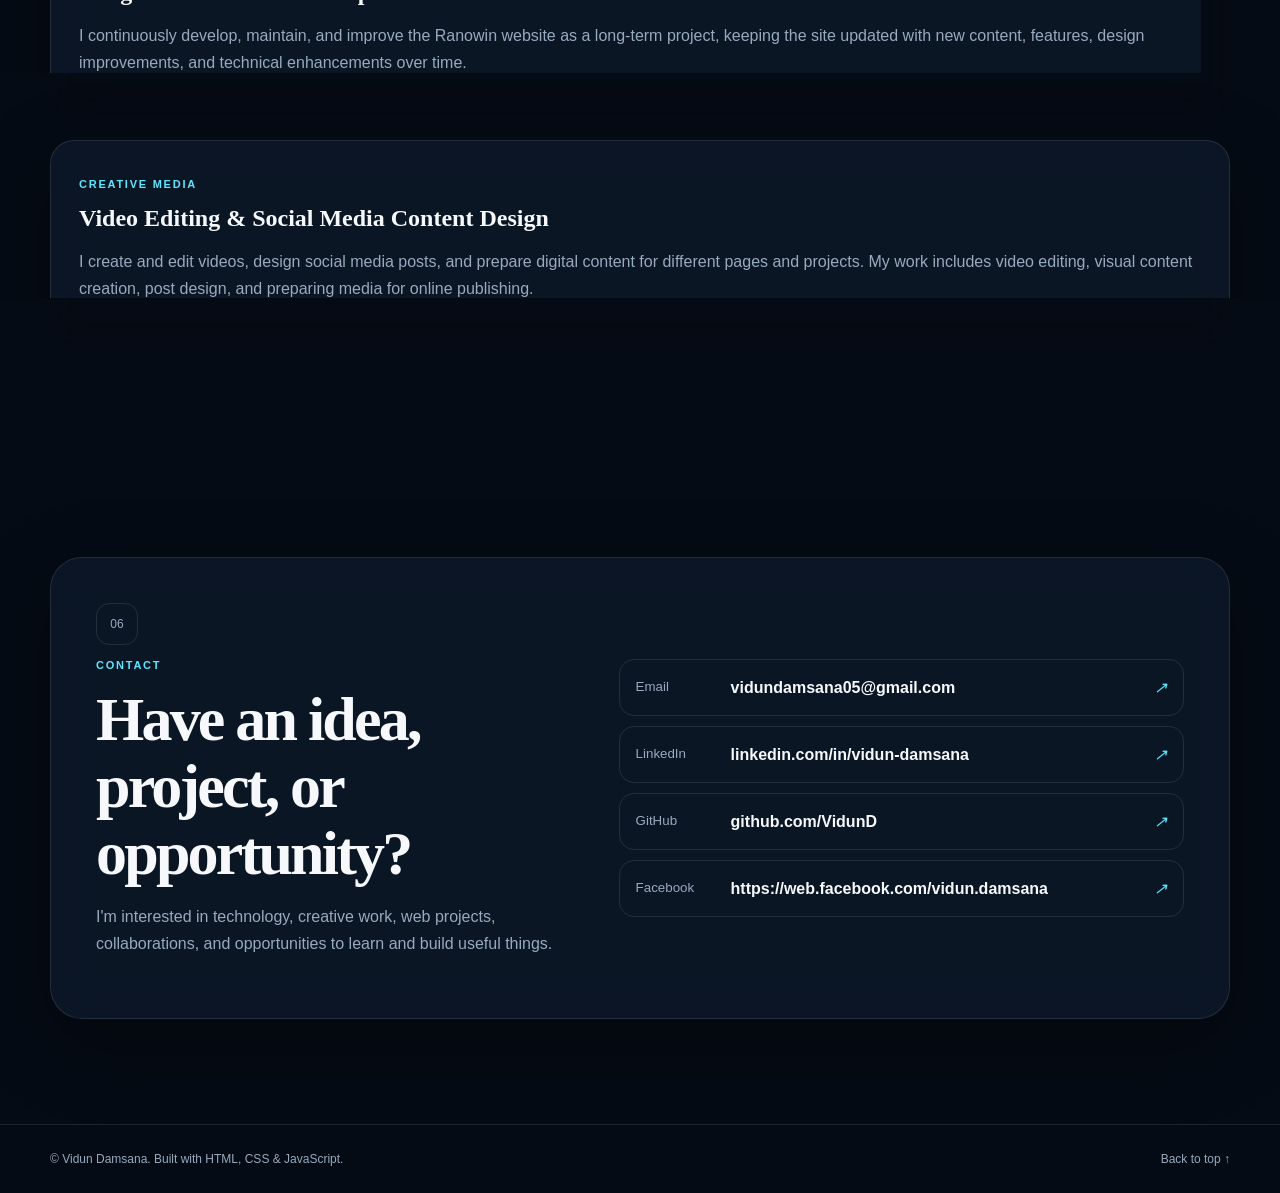
==== commit 953f27c3: "Update contact email and Facebook link" ====
--- a/index.html
+++ b/index.html
@@ -82,10 +82,10 @@
   <div class="glass contact reveal">
     <div><span class="num">06</span><p class="kicker">CONTACT</p><h2>Have an idea, project, or opportunity?</h2><p class="lead">I'm interested in technology, creative work, web projects, collaborations, and opportunities to learn and build useful things.</p></div>
     <div class="links">
-      <a href="mailto:your-email@example.com"><small>Email</small><b>your-email@example.com</b><i>↗</i></a>
+      <a href="vidundamsana05@gmail.com"><small>Email</small><b>vidundamsana05@gmail.com</b><i>↗</i></a>
       <a href="https://www.linkedin.com/in/vidun-damsana" target="_blank" rel="noreferrer"><small>LinkedIn</small><b>linkedin.com/in/vidun-damsana</b><i>↗</i></a>
       <a href="https://github.com/VidunD" target="_blank" rel="noreferrer"><small>GitHub</small><b>github.com/VidunD</b><i>↗</i></a>
-      <a href="#" id="facebookLink"><small>Facebook</small><b>Add your Facebook URL</b><i>↗</i></a>
+      <a href="#" id="https://web.facebook.com/vidun.damsana"><small>Facebook</small><b>https://web.facebook.com/vidun.damsana</b><i>↗</i></a>
     </div>
   </div>
 </section>
--- a/styles.css
+++ b/styles.css
@@ -1 +1,2 @@
-:root{--bg:#050b14;--surface:rgba(15,27,45,.72);--text:#f6f8fb;--muted:#98aabe;--line:rgba(255,255,255,.1);--cyan:#5ee7ff;--purple:#7c6cff;--green:#35f2b2;--max:1180px}body.light{--bg:#f4f7fb;--surface:rgba(255,255,255,.82);--text:#0d1726;--muted:#607084;--line:rgba(13,23,38,.12)}*{box-sizing:border-box}html{scroll-behavior:smooth}body{margin:0;background:radial-gradient(circle at 15% 8%,rgba(94,231,255,.1),transparent 25%),radial-gradient(circle at 85% 15%,rgba(124,108,255,.1),transparent 28%),var(--bg);color:var(--text);font-family:Inter,sans-serif;line-height:1.7;transition:.3s;overflow-x:hidden}a{color:inherit;text-decoration:none}.container{width:min(calc(100% - 40px),var(--max));margin:auto}.glass{background:var(--surface);border:1px solid var(--line);backdrop-filter:blur(20px);box-shadow:0 24px 80px rgba(0,0,0,.28)}header{position:fixed;inset:0 0 auto;z-index:20;background:color-mix(in srgb,var(--bg) 80%,transparent);backdrop-filter:blur(16px);border-bottom:1px solid var(--line)}.nav{height:76px;display:flex;align-items:center;gap:25px}.brand{display:flex;align-items:center;gap:10px;margin-right:auto;font-family:"Space Grotesk";font-weight:700}.brand b{display:grid;place-items:center;width:42px;height:42px;border-radius:14px;background:linear-gradient(135deg,var(--cyan),var(--purple));color:#07111f}.nav-links{display:flex;gap:24px}.nav-links a{font-size:13px;color:var(--muted);font-weight:600}.nav-links a:hover{color:var(--text)}.icon-btn{width:42px;height:42px;border-radius:13px;border:1px solid var(--line);background:var(--surface);color:var(--text);cursor:pointer}#menuBtn{display:none}.hero{min-height:100vh;padding-top:135px;display:grid;grid-template-columns:1.08fr .92fr;gap:70px;align-items:center}.pill{display:inline-flex;align-items:center;gap:10px;border:1px solid var(--line);background:var(--surface);border-radius:999px;padding:8px 14px;color:var(--muted);font-size:12px}.pill span{width:8px;height:8px;border-radius:50%;background:var(--green);box-shadow:0 0 0 7px rgba(53,242,178,.08)}.kicker,.heading p,.card small{font-size:11px;letter-spacing:.16em;font-weight:800;color:var(--cyan)}h1,h2,h3{font-family:"Space Grotesk";line-height:1.08;margin-top:0}.hero h1{font-size:clamp(48px,6vw,82px);letter-spacing:-.055em;margin:18px 0 25px}.hero h1 em{font-style:normal;background:linear-gradient(100deg,var(--cyan),#b1f7ff,var(--purple));-webkit-background-clip:text;color:transparent}.lead,.copy p,.card p{color:var(--muted)}.hero .lead{font-size:18px;max-width:720px}.actions{display:flex;gap:13px;flex-wrap:wrap;margin:34px 0 40px}.btn{padding:13px 19px;border:1px solid var(--line);border-radius:15px;background:var(--surface);font-weight:700;transition:.2s}.btn:hover{transform:translateY(-3px)}.primary{background:linear-gradient(135deg,var(--cyan),#9af5ff);color:#06111d}.stats{display:flex;gap:28px;flex-wrap:wrap}.stats div{border-left:1px solid var(--line);padding-left:15px}.stats b,.stats small{display:block}.stats small{color:var(--muted)}.hero-card{position:relative;min-height:520px;display:grid;place-items:center}.orbit{position:absolute;width:470px;height:470px;border:1px solid rgba(94,231,255,.14);border-radius:50%;animation:spin 18s linear infinite}.profile{z-index:2;width:min(100%,420px);padding:20px;border-radius:32px;transform:rotate(2deg)}.profile img{width:100%;aspect-ratio:4/4.4;object-fit:cover;border-radius:23px}.profile>div{padding:20px 8px 5px}.profile small{color:var(--muted)}.profile h2{font-size:22px;margin:8px 0 15px}.tags{display:flex;gap:8px;flex-wrap:wrap}.tags span{border:1px solid var(--line);border-radius:999px;padding:6px 9px;color:var(--muted);font-size:11px}.section{padding:105px 0}.split{display:grid;grid-template-columns:.85fr 1.15fr;gap:80px}.heading{max-width:780px;margin-bottom:42px}.heading>span,.num{display:grid;place-items:center;width:42px;height:42px;border:1px solid var(--line);border-radius:13px;color:var(--muted);font-size:12px}.heading h2,.contact h2{font-size:clamp(38px,5vw,62px);letter-spacing:-.045em;margin-bottom:0}.copy p{font-size:18px}.highlights{display:grid;grid-template-columns:repeat(3,1fr);gap:12px;margin-top:28px}.highlights div{padding:18px;border:1px solid var(--line);border-radius:18px;background:var(--surface);font-size:12px;color:var(--cyan)}.highlights b{color:var(--text)}.grid{display:grid;gap:18px}.two{grid-template-columns:repeat(2,1fr)}.card{padding:28px;border-radius:24px;transition:.25s}.card:hover{transform:translateY(-5px);border-color:rgba(94,231,255,.3)}.card h3{font-size:24px;margin:10px 0}.skill-items,.project-tags{display:flex;gap:8px;flex-wrap:wrap}.skill-items span,.project-tags span{font-size:11px;padding:7px 10px;border:1px solid var(--line);border-radius:999px;color:var(--muted)}.project-mark{height:170px;border-radius:18px;display:grid;place-items:center;margin-bottom:20px;background:radial-gradient(circle at 25% 20%,rgba(94,231,255,.3),transparent 35%),radial-gradient(circle at 75% 70%,rgba(124,108,255,.28),transparent 40%),#0b1626;font-family:"Space Grotesk";font-size:58px;font-weight:700;color:rgba(255,255,255,.17)}.experience{display:grid;gap:18px}.contact{border-radius:32px;padding:45px;display:grid;grid-template-columns:.9fr 1.1fr;gap:60px}.links{display:grid;gap:10px;align-content:center}.links a{display:grid;grid-template-columns:80px 1fr auto;gap:15px;align-items:center;border:1px solid var(--line);border-radius:15px;padding:14px 16px}.links small{color:var(--muted)}.links i{color:var(--cyan)}footer{border-top:1px solid var(--line);padding:24px 0;color:var(--muted);font-size:12px}footer .container{display:flex;justify-content:space-between;gap:20px}.reveal{opacity:0;transform:translateY(25px);transition:.75s}.reveal.visible{opacity:1;transform:none}@keyframes spin{to{transform:rotate(360deg)}}@media(max-width:900px){#menuBtn{display:block}.nav-links{position:fixed;top:86px;left:20px;right:20px;display:none;flex-direction:column;padding:20px;border:1px solid var(--line);border-radius:18px;background:var(--bg)}.nav-links.open{display:flex}.hero,.split,.contact{grid-template-columns:1fr}.hero{gap:20px}.hero-card{min-height:470px}.two{grid-template-columns:1fr}.highlights{grid-template-columns:1fr}.contact{gap:25px}}@media(max-width:620px){.container{width:min(calc(100% - 28px),var(--max))}.section{padding:78px 0}.hero{padding-top:110px;min-height:auto}.hero h1{font-size:clamp(42px,13vw,62px)}.hero-card{min-height:410px}.orbit{width:360px;height:360px}.contact{padding:26px}.links a{grid-template-columns:65px 1fr auto}.brand span{display:none}footer .container{flex-direction:column}}@media(prefers-reduced-motion:reduce){*{animation:none!important;transition:none!important;scroll-behavior:auto!important}}+:root{--bg:#050b14;--surface:rgba(15,27,45,.72);--text:#f6f8fb;--muted:#98aabe;--line:rgba(255,255,255,.1);--cyan:#5ee7ff;--purple:#7c6cff;--green:#35f2b2;--max:1180px}body.light{--bg:#f4f7fb;--surface:rgba(255,255,255,.82);--text:#0d1726;--muted:#607084;--line:rgba(13,23,38,.12)}*{box-sizing:border-box}html{scroll-behavior:smooth}body{margin:0;background:radial-gradient(circle at 15% 8%,rgba(94,231,255,.1),transparent 25%),radial-gradient(circle at 85% 15%,rgba(124,108,255,.1),transparent 28%),var(--bg);color:var(--text);font-family:Inter,sans-serif;line-height:1.7;transition:.3s;overflow-x:hidden}a{color:inherit;text-decoration:none}.container{width:min(calc(100% - 40px),var(--max));margin:auto}.glass{background:var(--surface);border:1px solid var(--line);backdrop-filter:blur(20px);box-shadow:0 24px 80px rgba(0,0,0,.28)}header{position:fixed;inset:0 0 auto;z-index:20;background:color-mix(in srgb,var(--bg) 80%,transparent);backdrop-filter:blur(16px);border-bottom:1px solid var(--line)}.nav{height:76px;display:flex;align-items:center;gap:25px}.brand{display:flex;align-items:center;gap:10px;margin-right:auto;font-family:"Space Grotesk";font-weight:700}.brand b{display:grid;place-items:center;width:42px;height:42px;border-radius:14px;background:linear-gradient(135deg,var(--cyan),var(--purple));color:#07111f}.nav-links{display:flex;gap:24px}.nav-links a{font-size:13px;color:var(--muted);font-weight:600}.nav-links a:hover{color:var(--text)}.icon-btn{width:42px;height:42px;border-radius:13px;border:1px solid var(--line);background:var(--surface);color:var(--text);cursor:pointer}#menuBtn{display:none}.hero{min-height:100vh;padding-top:135px;display:grid;grid-template-columns:1.08fr .92fr;gap:70px;align-items:center}.pill{display:inline-flex;align-items:center;gap:10px;border:1px solid var(--line);background:var(--surface);border-radius:999px;padding:8px 14px;color:var(--muted);font-size:12px}.pill span{width:8px;height:8px;border-radius:50%;background:var(--green);box-shadow:0 0 0 7px rgba(53,242,178,.08)}.kicker,.heading p,.card small{font-size:11px;letter-spacing:.16em;font-weight:800;color:var(--cyan)}h1,h2,h3{font-family:"Space Grotesk";line-height:1.08;margin-top:0}.hero h1{font-size:clamp(48px,6vw,82px);letter-spacing:-.055em;margin:18px 0 25px}.hero h1 em{font-style:normal;color:#7cecff;text-shadow:0 0 24px rgba(94,231,255,.18)}.lead,.copy p,.card p{color:var(--muted)}.hero .lead{font-size:18px;max-width:720px}.actions{display:flex;gap:13px;flex-wrap:wrap;margin:34px 0 40px}.btn{padding:13px 19px;border:1px solid var(--line);border-radius:15px;background:var(--surface);font-weight:700;transition:.2s;display:inline-flex;align-items:center;justify-content:center;white-space:nowrap;line-height:1.2;overflow:visible}.btn:hover{transform:translateY(-3px)}.primary{background:linear-gradient(135deg,var(--cyan),#9af5ff);color:#06111d}.stats{display:flex;gap:28px;flex-wrap:wrap}.stats div{border-left:1px solid var(--line);padding-left:15px}.stats b,.stats small{display:block}.stats small{color:var(--muted)}.hero-card{position:relative;min-height:520px;display:grid;place-items:center}.orbit{position:absolute;width:470px;height:470px;border:1px solid rgba(94,231,255,.14);border-radius:50%;animation:spin 18s linear infinite}.profile{z-index:2;width:min(100%,420px);padding:20px;border-radius:32px;transform:none}.profile img{width:100%;aspect-ratio:4/4.4;object-fit:cover;border-radius:23px}.profile>div{padding:20px 8px 5px}.profile small{color:var(--muted)}.profile h2{font-size:22px;margin:8px 0 15px}.tags{display:flex;gap:8px;flex-wrap:wrap}.tags span{border:1px solid var(--line);border-radius:999px;padding:6px 9px;color:var(--muted);font-size:11px}.section{padding:105px 0}.split{display:grid;grid-template-columns:.85fr 1.15fr;gap:80px}.heading{max-width:780px;margin-bottom:42px}.heading>span,.num{display:grid;place-items:center;width:42px;height:42px;border:1px solid var(--line);border-radius:13px;color:var(--muted);font-size:12px}.heading h2,.contact h2{font-size:clamp(38px,5vw,62px);letter-spacing:-.045em;margin-bottom:0}.copy p{font-size:18px}.highlights{display:grid;grid-template-columns:repeat(3,1fr);gap:12px;margin-top:28px}.highlights div{padding:18px;border:1px solid var(--line);border-radius:18px;background:var(--surface);font-size:12px;color:var(--cyan)}.highlights b{color:var(--text)}.grid{display:grid;gap:18px}.two{grid-template-columns:repeat(2,1fr)}.card{padding:28px;border-radius:24px;transition:.25s}.card:hover{transform:translateY(-5px);border-color:rgba(94,231,255,.3)}.card h3{font-size:24px;margin:10px 0}.skill-items,.project-tags{display:flex;gap:8px;flex-wrap:wrap}.skill-items span,.project-tags span{font-size:11px;padding:7px 10px;border:1px solid var(--line);border-radius:999px;color:var(--muted)}.project-mark{height:170px;border-radius:18px;display:flex;flex-direction:column;align-items:flex-start;justify-content:flex-end;gap:6px;padding:22px;margin-bottom:20px;position:relative;overflow:hidden;background:radial-gradient(circle at 22% 18%,rgba(94,231,255,.32),transparent 34%),radial-gradient(circle at 78% 72%,rgba(124,108,255,.3),transparent 38%),linear-gradient(145deg,#0b1626,#0d1d31);font-family:"Space Grotesk";font-size:46px;font-weight:700;color:rgba(255,255,255,.9);letter-spacing:-.04em}.project-mark::before{content:"";position:absolute;width:160px;height:160px;border:1px solid rgba(255,255,255,.08);border-radius:50%;right:-38px;top:-48px}.project-mark::after{content:"PROJECT PREVIEW";font-family:Inter,sans-serif;font-size:10px;letter-spacing:.18em;color:rgba(255,255,255,.48);font-weight:700}.project-mark .project-symbol{position:absolute;right:22px;bottom:14px;font-size:56px;color:rgba(94,231,255,.16);font-weight:700}.experience{display:grid;gap:18px}.contact{border-radius:32px;padding:45px;display:grid;grid-template-columns:.9fr 1.1fr;gap:60px}.links{display:grid;gap:10px;align-content:center}.links a{display:grid;grid-template-columns:80px 1fr auto;gap:15px;align-items:center;border:1px solid var(--line);border-radius:15px;padding:14px 16px}.links small{color:var(--muted)}.links i{color:var(--cyan)}footer{border-top:1px solid var(--line);padding:24px 0;color:var(--muted);font-size:12px}footer .container{display:flex;justify-content:space-between;gap:20px}.reveal{opacity:0;transform:translateY(25px);transition:.75s}.reveal.visible{opacity:1;transform:none}@keyframes spin{to{transform:rotate(360deg)}}@media(max-width:900px){#menuBtn{display:block}.nav-links{position:fixed;top:86px;left:20px;right:20px;display:none;flex-direction:column;padding:20px;border:1px solid var(--line);border-radius:18px;background:var(--bg)}.nav-links.open{display:flex}.hero,.split,.contact{grid-template-columns:1fr}.hero{gap:20px}.hero-card{min-height:470px}.two{grid-template-columns:1fr}.highlights{grid-template-columns:1fr}.contact{gap:25px}}@media(max-width:620px){.container{width:min(calc(100% - 28px),var(--max))}.section{padding:78px 0}.hero{padding-top:110px;min-height:auto}.hero h1{font-size:clamp(42px,13vw,62px)}.hero-card{min-height:410px}.orbit{width:360px;height:360px}.contact{padding:26px}.links a{grid-template-columns:65px 1fr auto}.brand span{display:none}footer .container{flex-direction:column}}@media(prefers-reduced-motion:reduce){*{animation:none!important;transition:none!important;scroll-behavior:auto!important}}
+@media(max-width:620px){.actions{gap:10px}.actions .btn{padding:12px 15px;font-size:14px}.hero h1 em{color:#8ef0ff}.project-mark{height:145px;font-size:36px}}
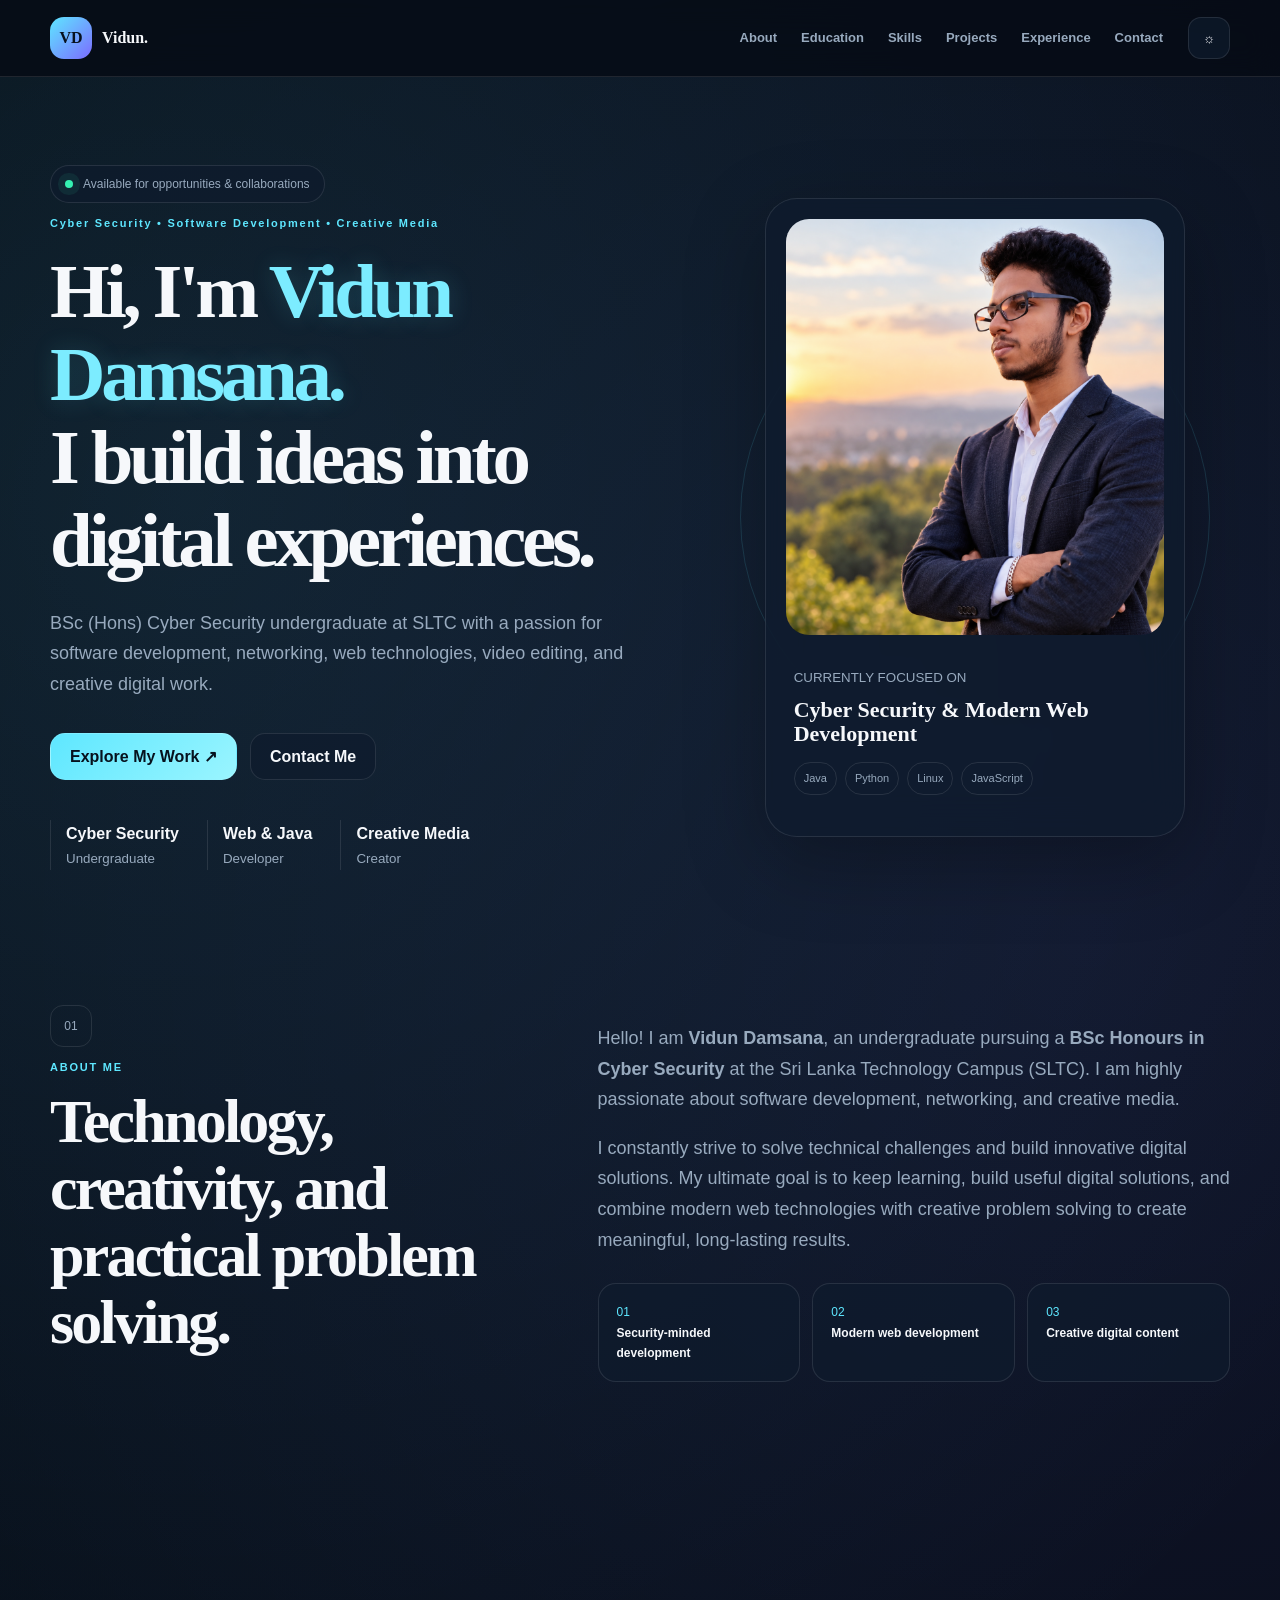
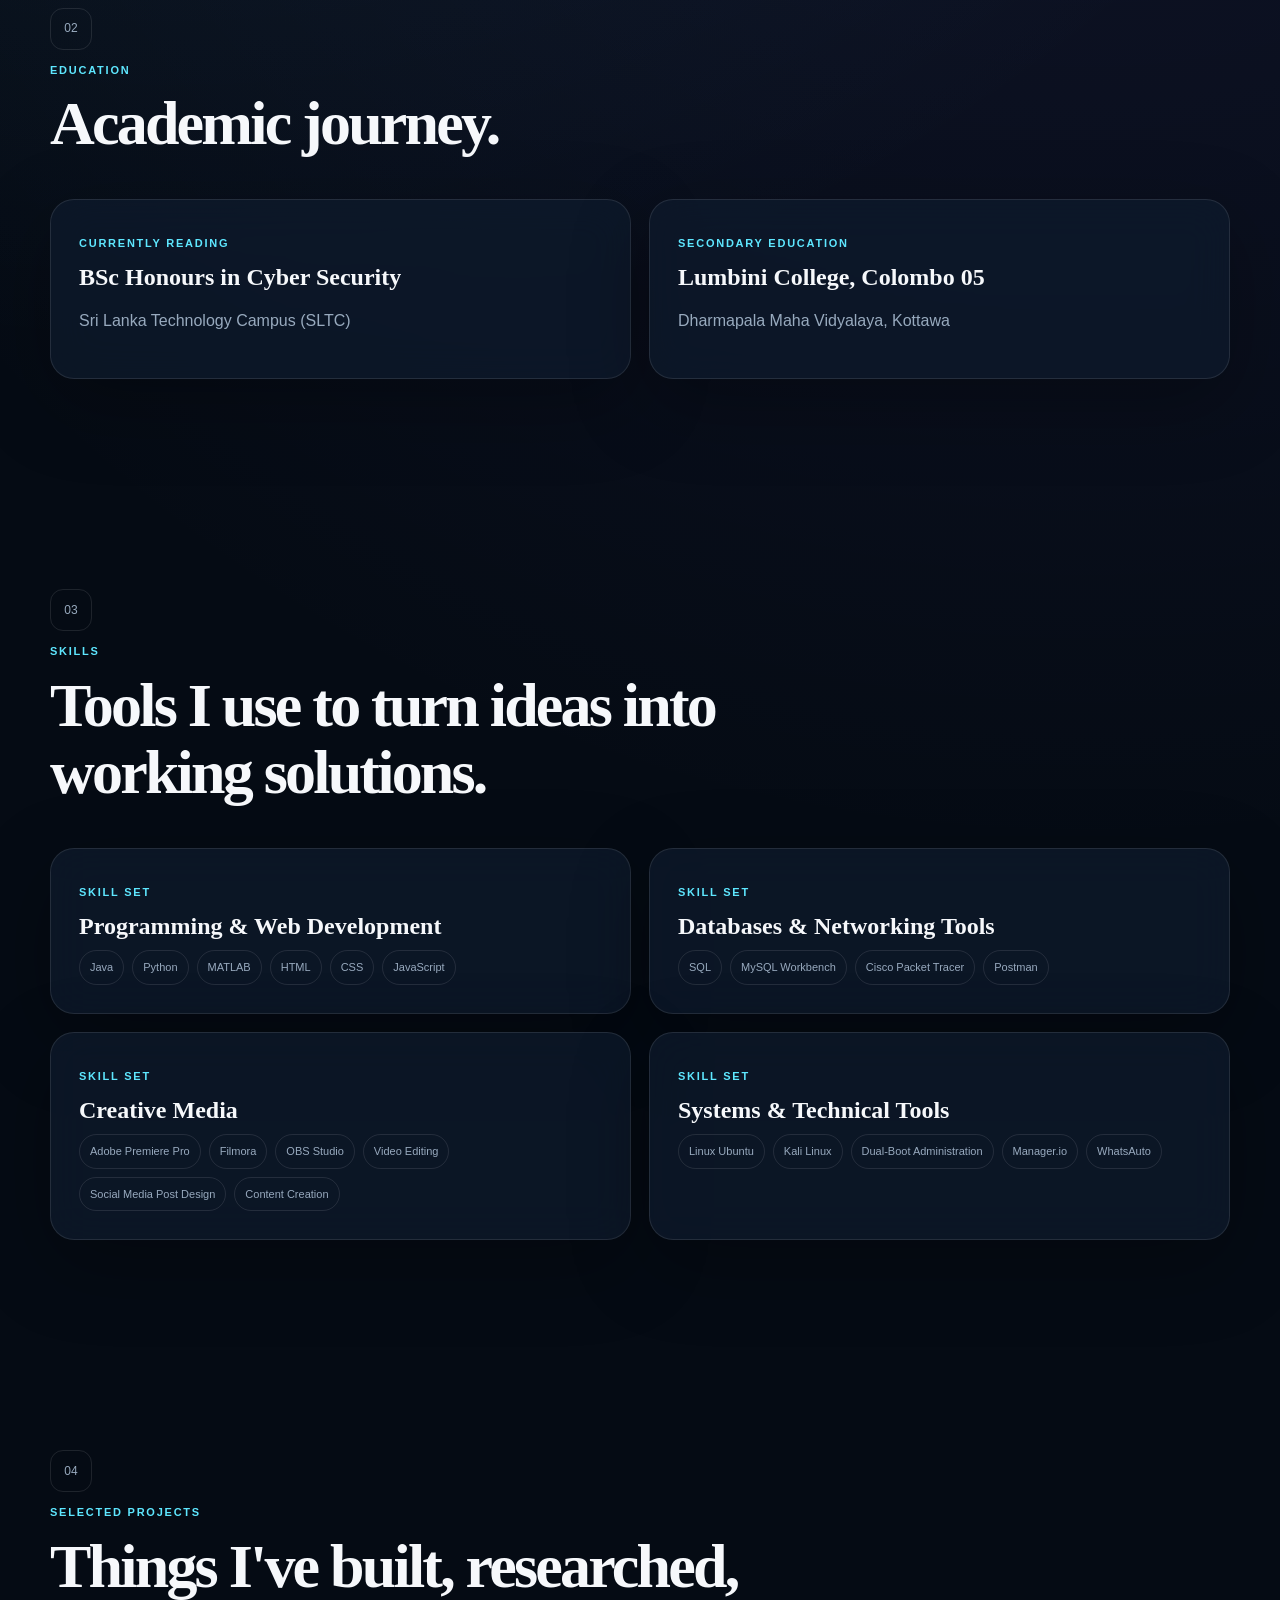
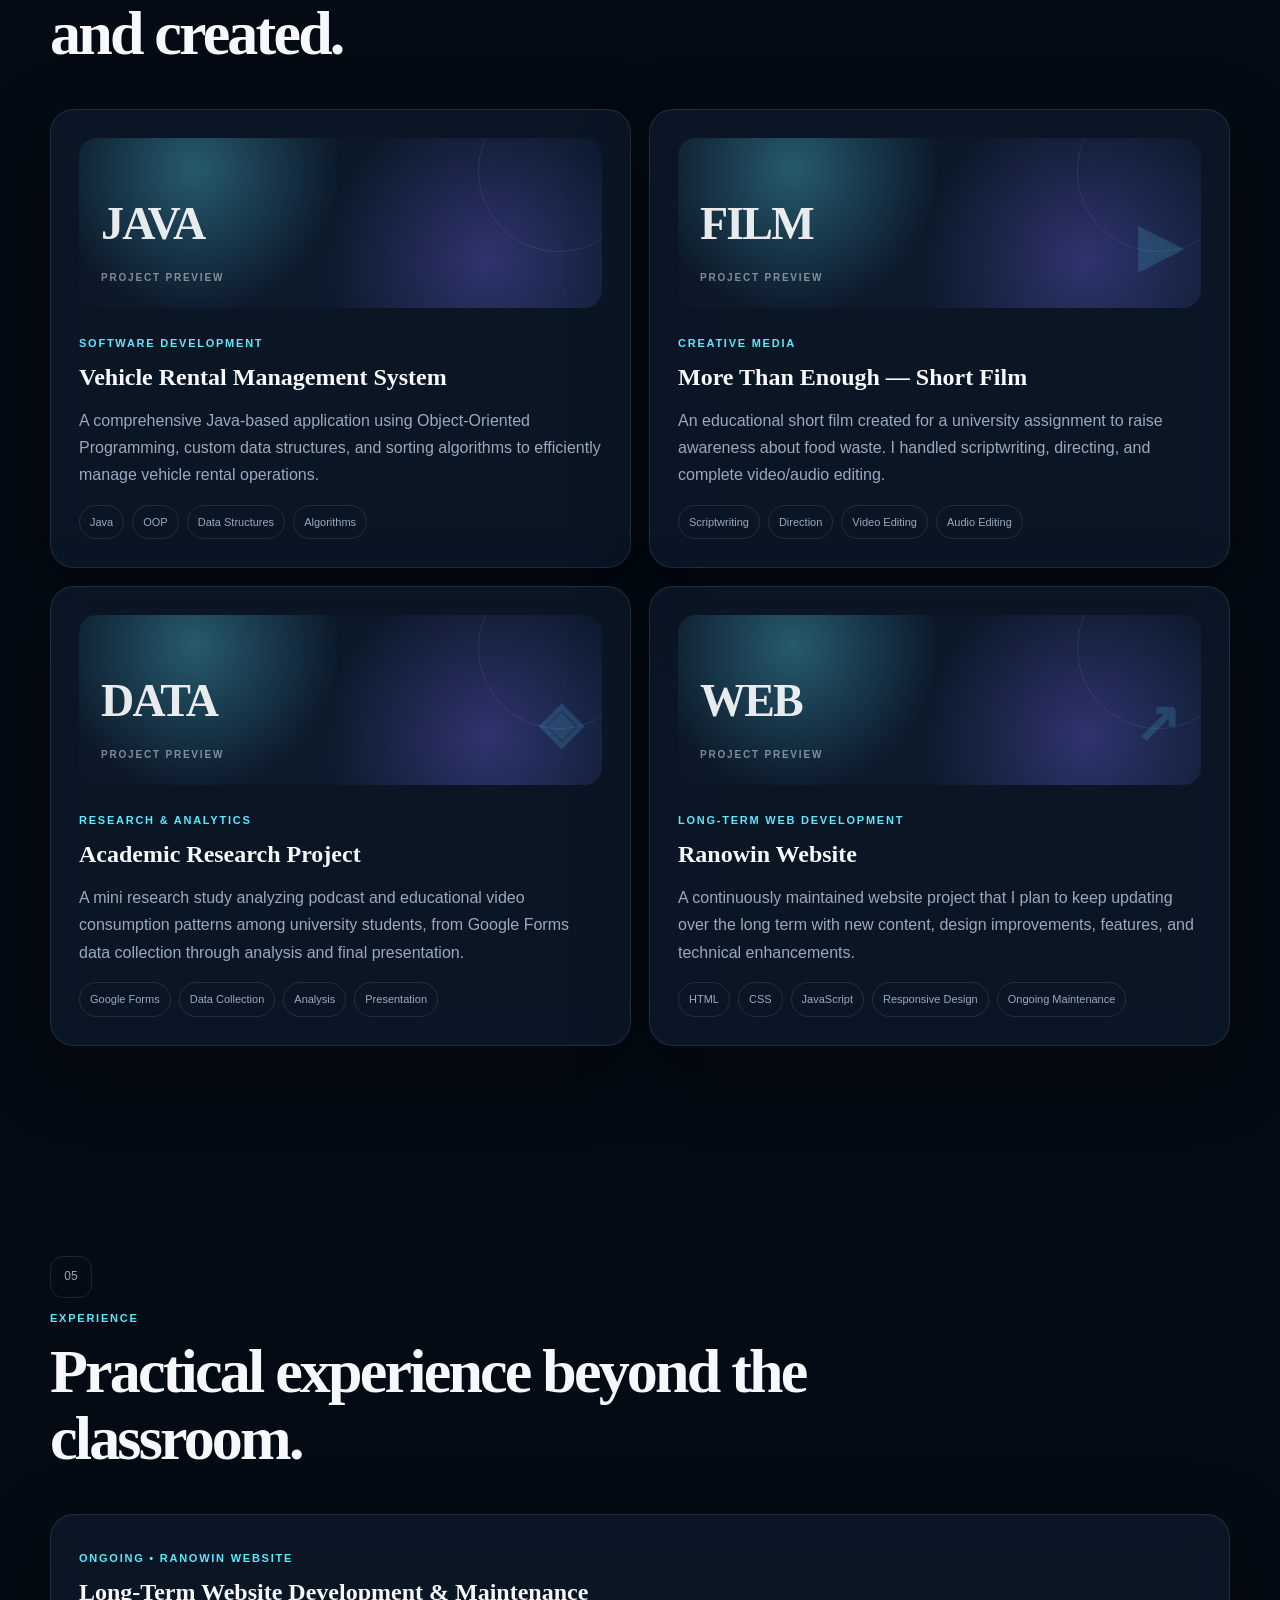
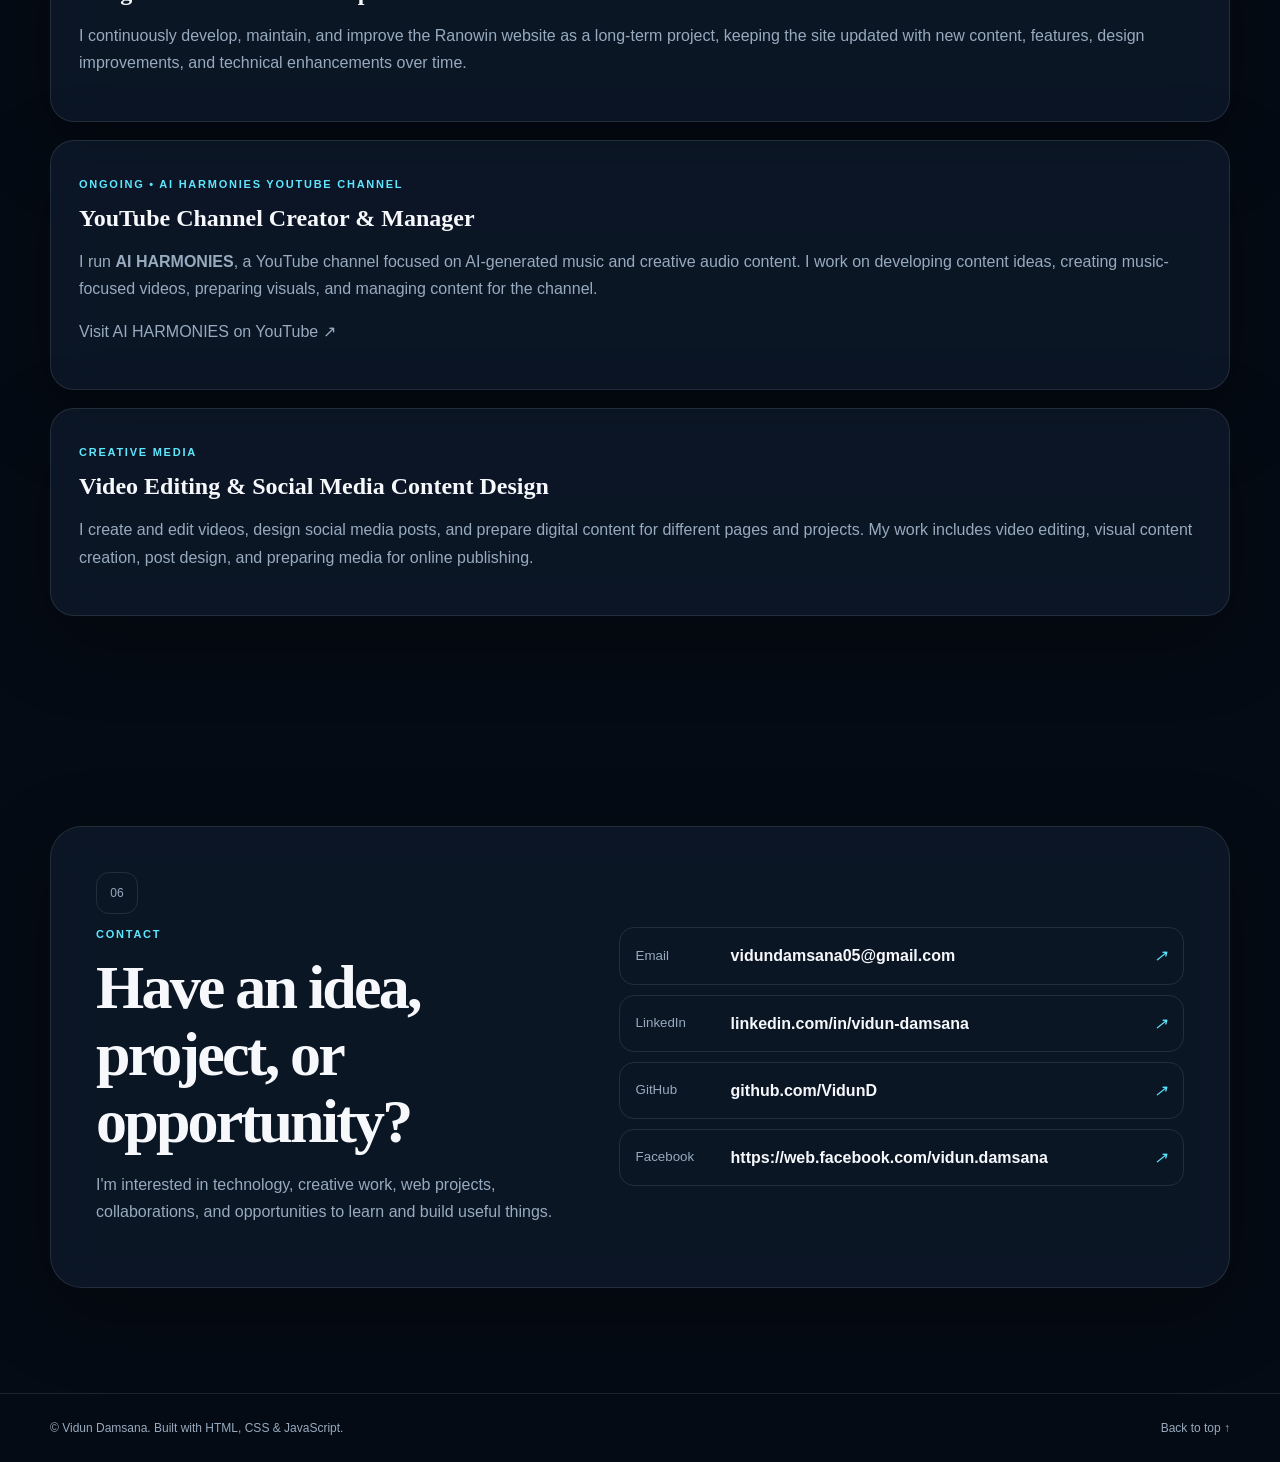
==== commit 73c4de6b: "Add AI HARMONIES YouTube channel experience" ====
--- a/index.html
+++ b/index.html
@@ -74,6 +74,7 @@
   <div class="heading reveal"><span>05</span><p>EXPERIENCE</p><h2>Practical experience beyond the classroom.</h2></div>
   <div class="experience">
     <article class="glass card reveal"><small>ONGOING • RANOWIN WEBSITE</small><h3>Long-Term Website Development & Maintenance</h3><p>I continuously develop, maintain, and improve the Ranowin website as a long-term project, keeping the site updated with new content, features, design improvements, and technical enhancements over time.</p></article>
+    <article class="glass card reveal"><small>ONGOING • AI HARMONIES YOUTUBE CHANNEL</small><h3>YouTube Channel Creator & Manager</h3><p>I run <strong>AI HARMONIES</strong>, a YouTube channel focused on AI-generated music and creative audio content. I work on developing content ideas, creating music-focused videos, preparing visuals, and managing content for the channel.</p><p><a href="https://www.youtube.com/@AI_HARMONIES_25" target="_blank" rel="noreferrer">Visit AI HARMONIES on YouTube ↗</a></p></article>
     <article class="glass card reveal"><small>CREATIVE MEDIA</small><h3>Video Editing & Social Media Content Design</h3><p>I create and edit videos, design social media posts, and prepare digital content for different pages and projects. My work includes video editing, visual content creation, post design, and preparing media for online publishing.</p></article>
   </div>
 </section>
@@ -94,4 +95,4 @@
 <footer><div class="container"><span>© <b id="year"></b> Vidun Damsana. Built with HTML, CSS & JavaScript.</span><a href="#home">Back to top ↑</a></div></footer>
 <script src="script.js"></script>
 </body>
-</html>
+</html>
